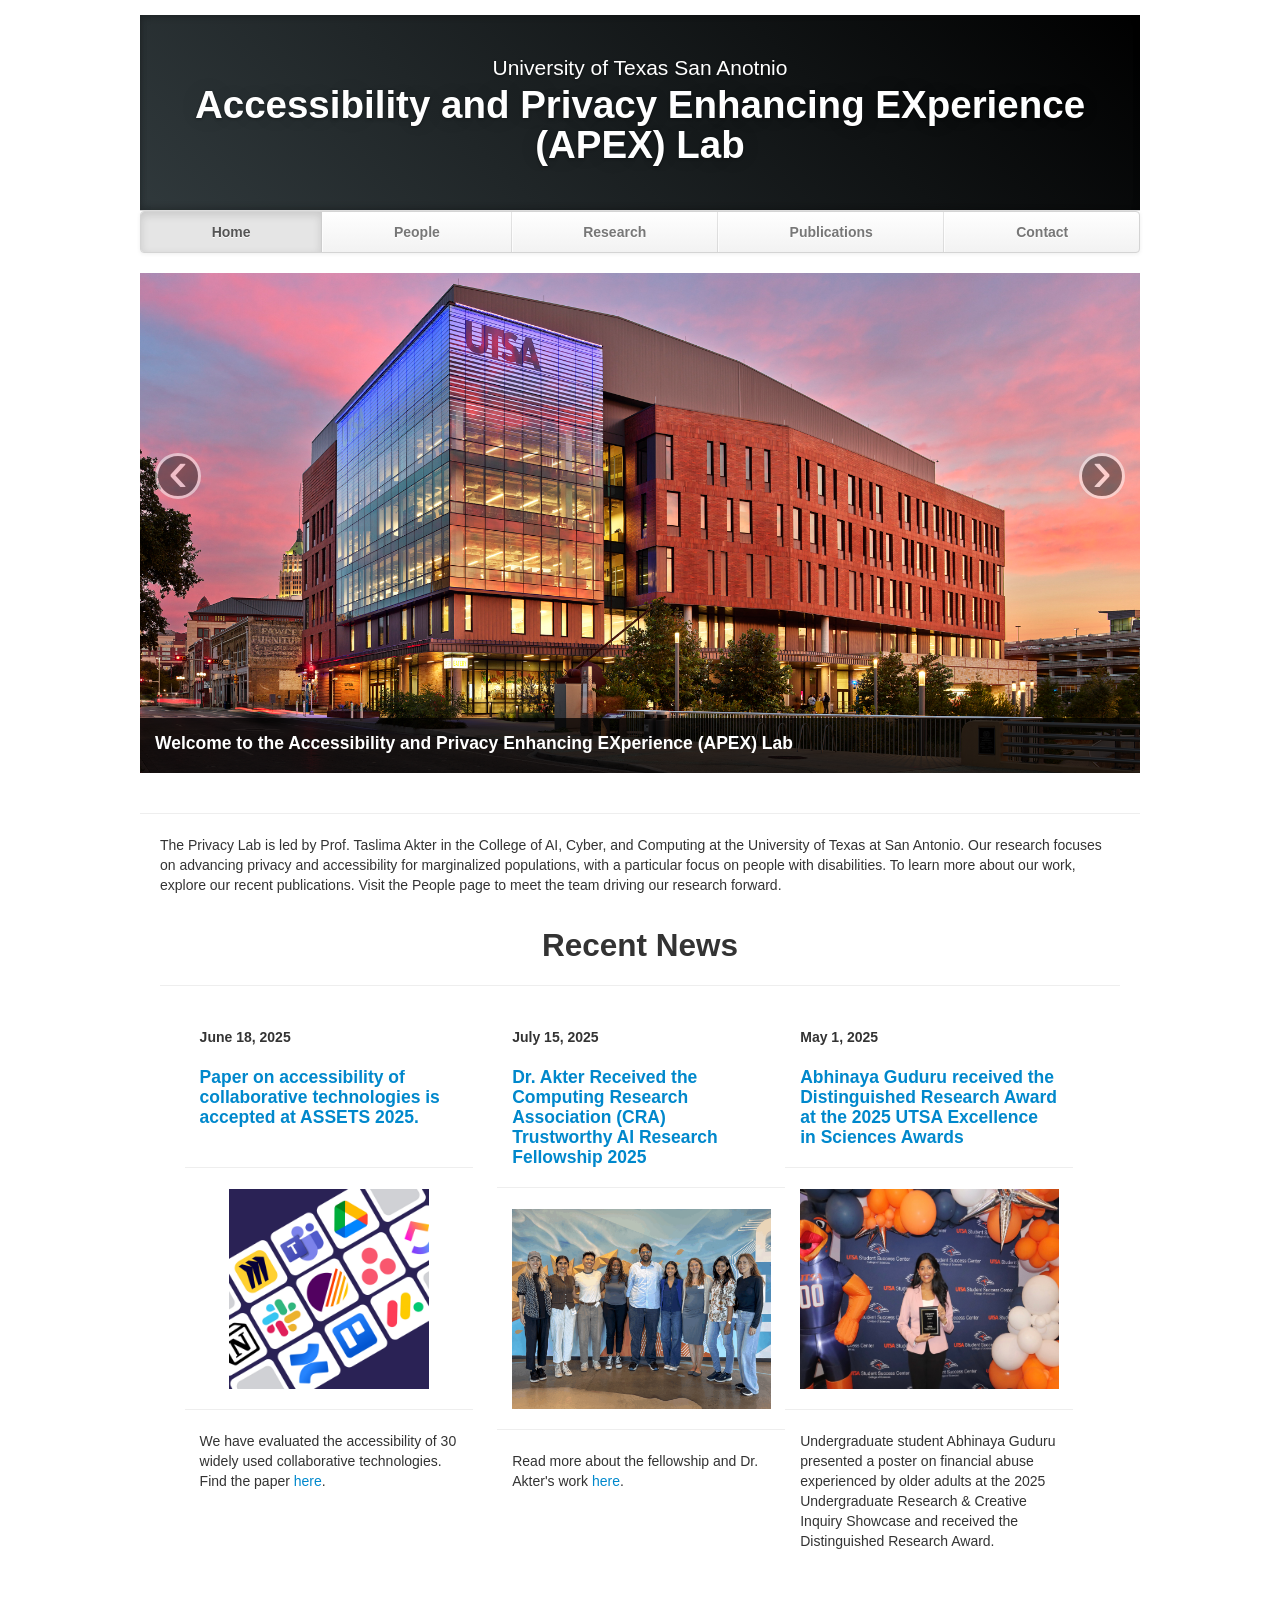
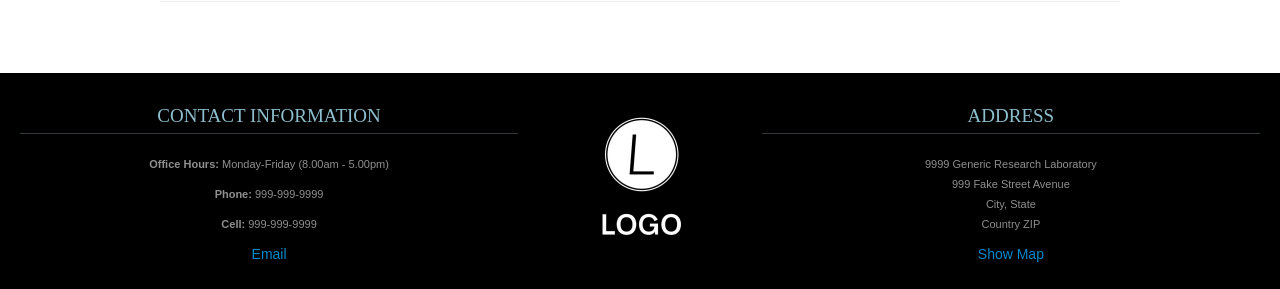
==== index.html @ c1e0d0e7 "Update index.html" ====
<!DOCTYPE html>
<html lang="en">
   <head>
      <meta charset="utf-8">
      <title>Accessibility and Privacy Enhancing EXperience (APEX) Lab</title>
      <meta name="viewport" content="width=device-width, initial-scale=1.0">
      <meta name="description" content="Research Lab, Home, Velit Aliquet Sagittis University">
      <meta name="author" content="">
      <!-- Le styles -->
      <link href="css/bootstrap.min.css" rel="stylesheet">
      <link href="css/bootstrap-responsive.min.css" rel="stylesheet">
      <link href="css/theme.css" rel="stylesheet">
   </head>
   <body>
      <div class="container">
         <header class="jumbotron subhead" id="overview">
            <p class="lead"> University of Texas San Anotnio </p>
            <h1>Accessibility and Privacy Enhancing EXperience (APEX) Lab</h1>
         </header>
         <div class="masthead">
            <div class="navbar">
               <div class="navbar-inner">
                  <div class="container">
                     <ul class="nav">
                        <li class="active"><a href="#">Home</a></li>
                        <li><a href="people.html">People</a></li>
                        <li><a href="research.html">Research</a></li>
                        <li><a href="publications.html">Publications</a></li>
                     <!--   <li><a href="gallery.html">Gallery</a></li>  -->
                     <!--   <li><a href="news.html">News</a></li>  -->
                    <!--    <li><a href="teaching.html">Teaching</a></li> -->
                        <li><a href="contact.html">Contact</a></li>
                     </ul>
                  </div>
               </div>
            </div>
         </div>
         <div class="row-fluid">
            <div class="span12">
               <div id="main-carousel" class="carousel slide">
                  <div class="carousel-inner">
                     <div class="item active">
                        <img src="images/sp1_campus.jpg" class="carousel-image" alt="">                      
                        <div class="carousel-caption">
                           <h4>Welcome to the Accessibility and Privacy Enhancing EXperience (APEX) Lab</h4>
                           <!-- -->
                           <p></p>
                        </div>
                     </div>
                     <div class="item">
                        <img src="images/sp1_campus.jpg" class="carousel-image" alt="">
                        <div class="carousel-caption">
                           <h4>Lab Photos</h4>
                           <p></p>
                        </div>
                     </div>
                     <div class="item">
                        <img src="images/sp1_campus.jpg" class="carousel-image" alt="">
                        <div class="carousel-caption">
                           <h4>Main Building Photo</h4>
                           <p></p>
                        </div>
                     </div>
                  </div>
                  <a class="left carousel-control" href="#main-carousel" data-slide="prev">‹</a>
                  <a class="right carousel-control" href="#main-carousel" data-slide="next">›</a>
               </div>
            </div>
         </div>
         <hr>
         <div class="container-fluid">
            <div class="row-fluid marketing">
               <div class="span12">
                  <p>
                     The Privacy Lab is led by Prof. Taslima Akter in the College of AI, Cyber, and Computing at the University of Texas at San Antonio.
                     Our research focuses on advancing privacy and accessibility for marginalized populations, with a particular focus on people with disabilities. To learn more about our work, explore our recent publications.
                     Visit the People page to meet the team driving our research forward.
                  </p>
                  <br/>
               </div>
               <div class="row-fluid">
                  <hr>
                  <h2 class="centered">Recent News</h2>
                  <hr>
               </div>
               <div class="span4 feature-item">
                  <h5> <span class="date"> June 18, 2025 </span> </h5>
                  <h4 class="feature-heading">
                     <a href="https://unsplash.com/photos/CPmrdbbpnXg">
                     Paper on accessibility of collaborative technologies is accepted at ASSETS 2025.
                     </a>
                     <br/>
                     <br/>
                  </h4>
                  <hr>
                  <div class="centered">
                     <a href="">
                     <img src="images/collaborative_tools.jpg" alt=""></a>
                  </div>
                  <hr>
                  <p>
                     We have evaluated the accessibility of 30 widely used collaborative technologies. 
                     Find the paper <a href="https://aktertaslima.github.io/files/pre_print_ASSETS2025.pdf">here</a>.
                  </p>
                  <br/>
                  <br/>
               </div>
               <div class="span4 feature-item">
                  <h5> <span class="date">July 15, 2025</span> </h5>
                  <h4 class="feature-heading">
                     <a href="https://cra.org/cra-and-microsoft-announce-inaugural-cohort-of-cra-trustworthy-ai-research-fellows/">
                     Dr. Akter Received the Computing Research Association (CRA) Trustworthy AI Research Fellowship 2025
                     </a>
                  </h4>
                  <hr>
                  <div class="centered">
                     <a href="https://cra.org/cra-and-microsoft-announce-inaugural-cohort-of-cra-trustworthy-ai-research-fellows/">
                     <img src="images/CRA_group_pic.png" alt="">
                     </a>
                  </div>
                  <hr>
                  <p>
                     Read more about the fellowship and Dr. Akter's work 
                     <a href="https://cra.org/cra-and-microsoft-announce-inaugural-cohort-of-cra-trustworthy-ai-research-fellows/">here</a>. 
                  </p>
                  <br/>
               </div>
               <div class="row-fluid">
                  <div class="span4 feature-item">
                     <h5> <span class="date">May 1, 2025</span> </h5>
                     <h4 class="feature-heading">
                        <a href="">
                        Abhinaya Guduru received the Distinguished Research Award at the 2025 UTSA Excellence in Sciences Awards
                       
                        </a>
                     </h4>
                     <hr>
                     <div class="centered">
                        <a href="images/abhinaya_award.jpg">
                        <img src="images/abhinaya_award.jpg" alt=""></a>
                     </div>
                     <hr>
                     <p> 
                      Undergraduate student Abhinaya Guduru presented a poster on financial abuse experienced by older adults at the 2025 Undergraduate Research & Creative Inquiry Showcase and received the Distinguished Research Award.
                  
                     </p>
                     <br/>					
                  </div>
               </div>
               <hr>
            </div>
         <!--   <div class="row-fluid">
               <div class="span4 feature-item">
                  <h4 class="feature-heading"><a href="https://unsplash.com/photos/QvbLjB9pHLM">Lorem ipsum dolor sit amet, consectetur adipiscing elit. Ut sit amet ultrices velit habitasse platea</a></h4>
                  <hr>
                  <div class="centered">
                     <a href="https://unsplash.com/photos/QvbLjB9pHLM"><img src="thumbs/ivanov-crop.JPG" alt=""></a>
                  </div>
                  <hr>
                  <p>Aecenas consectetur vestibulum orci ut vulputate. Aenean cursus finibus pulvinar <a href="https://unsplash.com/photos/QvbLjB9pHLM">here</a>. </p>
                  <br/>
               </div>
               <div class="span4 feature-item">
                  <h4 class="feature-heading"><a href="https://unsplash.com/photos/lQGJCMY5qcM">Maecenas placerat ullamcorper eros a vehicula. Duis mollis tortor ut elit elementum</a></h4>
                  <hr>
                  <div class="centered">
                     <a href="https://unsplash.com/photos/lQGJCMY5qcM"><img src="thumbs/beaker-crop.JPG" alt=""></a>
                  </div>
                  <hr>
                  <p>Read the paper <a href="https://unsplash.com/photos/lQGJCMY5qcM">here</a> </p>
               </div>
               <div class="span4 feature-item">
                  <h4 class="feature-heading"><a href="https://unsplash.com/photos/QCbZ4ASLhM8">Fusce tempor placerat felis, et placerat sapien lacinia sit amet<br/><br/><br/></a></h4>
                  <hr>
                  <div class="centered">
                     <a href="https://unsplash.com/photos/QCbZ4ASLhM8"><img src="thumbs/sato-chart.JPG" alt=""></a>
                  </div>
                  <hr>
                  <p> Aenean posuere, nulla ut placerat fringilla, dolor dolor pellentesque metus. Read the paper <a href="https://unsplash.com/photos/QCbZ4ASLhM8">here</a>.</p>
                  <br/>
                  <br/>
                  <br/> 
               </div>
            </div>-->
         </div>
      </div>
      <footer id="footer">
         <div class="container-fluid">
            <div class="row-fluid">
               <div class="span5">
                  <h3>Contact Information</h3>
                  <p><b>Office Hours: </b>Monday-Friday (8.00am - 5.00pm)</p>
                  <p><b>Phone: </b>999-999-9999</p>
                  <p><b>Cell: </b>999-999-9999</p>
                  <a href="mailto:your.email@uni.edu">Email</a>
               </div>
               <div class="span2">
                  <a href="https://mybrandnewlogo.com/"><img src = "thumbs/generic-logo.JPG" alt="research-lab-logo"/></a>
               </div>
               <div class="span5">
                  <h3>Address</h3>
                  <p>9999 Generic Research Laboratory<br>
                     999 Fake Street Avenue<br>
                     City, State<br>
                     Country ZIP
                  </p>
                  <a href="http://maps.google.com/">Show Map</a>
               </div>
            </div>
         </div>
      </footer>

      <!-- Javascript files -->
      <script src="js/jquery-1.9.1.min.js"></script>
      <script src="js/bootstrap.min.js"></script>
      <script> $('#main-carousel').carousel(); </script>
   </body>
</html>
---- css/theme.css ----
body {
	padding-top: 15px;
	padding-bottom: 0px;
}


/* Custom container */

.container {
	margin: 0 auto;
	max-width: 1000px;
}

.container>hr {
	margin: 20px 0
}


/* Customize the navbar links to be fill the entire space of the .navbar */

.navbar .navbar-inner {
	padding: 0
}

.navbar .nav {
	margin: 0;
	display: table;
	width: 100%;
}

.navbar .nav li {
	display: table-cell;
	width: 1%;
	float: none;
}

.navbar .nav li a {
	font-weight: bold;
	text-align: center;
	border-left: 1px solid rgba(255, 255, 255, .75);
	border-right: 1px solid rgba(0, 0, 0, .1);
}

.navbar .nav li:first-child a {
	border-left: 0;
	border-radius: 3px 0 0 3px;
}

.navbar .nav li:last-child a {
	border-right: 0;
	border-radius: 0 3px 3px 0;
}

body>.navbar {
	font-size: 13px
}


/* Change the docs' brand */

body>.navbar .brand {
	padding-right: 0;
	padding-left: 0;
	margin-left: 20px;
	float: right;
	font-weight: bold;
	color: #000;
	text-shadow: 0 1px 0 rgba(255, 255, 255, .1), 0 0 30px rgba(255, 255, 255, .125);
	-webkit-transition: all .2s linear;
	-moz-transition: all .2s linear;
	transition: all .2s linear;
}

body>.navbar .brand:hover {
	text-decoration: none;
	text-shadow: 0 1px 0 rgba(255, 255, 255, .1), 0 0 30px rgba(255, 255, 255, .4);
}


/* Sidenav for Docs
         -------------------------------------------------- */

@media screen and (max-width: 768px) {
	.bs-docs-sidenav {
		display: none !important;
	}
}

.bs-docs-sidenav {
	width: 228px;
	margin: 30px 0 0;
	padding: 0;
	background-color: #fff;
	-webkit-border-radius: 6px;
	-moz-border-radius: 6px;
	border-radius: 6px;
	-webkit-box-shadow: 0 1px 4px rgba(0, 0, 0, .065);
	-moz-box-shadow: 0 1px 4px rgba(0, 0, 0, .065);
	box-shadow: 0 1px 4px rgba(0, 0, 0, .065);
}

.bs-docs-sidenav>li>a {
	display: block;
	width: 200px;
	margin: 0 0 -1px;
	padding: 8px 14px;
	border: 1px solid #e5e5e5;
}

.bs-docs-sidenav>li>a.subhead {
	display: block;
	width: 168px;
	margin: 0 0 -1px;
	padding: 8px 30px;
	border: 1px solid #e5e5e5;
	font-size: 12px;
}

.bs-docs-sidenav>li:first-child>a {
	-webkit-border-radius: 6px 6px 0 0;
	-moz-border-radius: 6px 6px 0 0;
	border-radius: 6px 6px 0 0;
}

.bs-docs-sidenav>li:last-child>a {
	-webkit-border-radius: 0 0 6px 6px;
	-moz-border-radius: 0 0 6px 6px;
	border-radius: 0 0 6px 6px;
}

.bs-docs-sidenav>.active>a {
	position: relative;
	z-index: 2;
	padding: 9px 15px;
	border: 0;
	text-shadow: 0 1px 0 rgba(0, 0, 0, .15);
	-webkit-box-shadow: inset 1px 0 0 rgba(0, 0, 0, .1), inset -1px 0 0 rgba(0, 0, 0, .1);
	-moz-box-shadow: inset 1px 0 0 rgba(0, 0, 0, .1), inset -1px 0 0 rgba(0, 0, 0, .1);
	box-shadow: inset 1px 0 0 rgba(0, 0, 0, .1), inset -1px 0 0 rgba(0, 0, 0, .1);
}

.bs-docs-sidenav>li>a:hover {
	background-color: #f5f5f5
}

.bs-docs-sidenav a:hover .icon-chevron-right {
	opacity: .5
}

.bs-docs-sidenav.affix {
	top: 10px
}

.bs-docs-sidenav.affix-bottom {
	position: absolute;
	top: auto;
	bottom: 270px;
}


/* Responsive
         -------------------------------------------------- */

.affix {
	top: 0px
}

#media {
	margin-top: 70px
}

#media .header {
	margin-left: 0;
	margin-bottom: 56px;
	margin-top: 30px;
}

#media .post_row {
	margin-left: 0;
	margin-bottom: 40px;
}

#media .lastpost_row {
	margin-bottom: 0
}

#media .post_row .post {
	background: #fff;
	/*margin-left: 0;;
    margin-right: 20px;*/
	border-radius: 4px;
	box-shadow: 1px 1px 2px 0px #E0E0E0;
	width: 487px;
	height: 616px;
}

#media .post_row .last {
	margin-right: 0
}

#media .post_row .post .img {
	position: relative;
	text-align: center;
}

#media .post_row .post .img .date {
	background: #E8554E;
	position: absolute;
	padding: 2px 5px;
	top: 0;
	left: 11px;
}

#media .post_row .post .img .date p {
	color: #fff;
	font-size: 14px;
	font-weight: bold;
	font-style: italic;
	margin: 0;
}

#media .post_row .post .img img {
	height: 275px;
	width: 410px;
}

#media .post_row .post .text {
	margin: 18px auto 0;
	width: 83%;
}

#media .post_row .post .text h5 {
	margin: 0 0 8px 0;
	font-size: 20px;
	line-height: 23px;
}

#media .post_row .post .text h5 a {
	color: #333
}

#media .post_row .post .text span.date {
	color: #9F9F9F;
	display: block;
	margin-bottom: 12px;
	font-style: italic;
	font-size: 13px;
}

#media .post_row .post .text p {
	margin: 0;
	line-height: 21px;
	font-size: 14px;
}

#media .post_row .post .author_box {
	margin: 12px auto 20px;
	border-top: 1px solid #EDEDED;
	overflow: hidden;
	text-align: left;
	width: 85%;
	padding-top: 12px;
}

#media .post_row .post .author_box h6 {
	margin: 0 0 3px 0;
	font-size: 13px;
	line-height: 15px;
	font-style: italic;
	font-weight: normal;
	color: #B2B2B2;
}

#media .post_row .post .author_box p {
	color: #B2B2B2;
	font-style: italic;
	font-size: 13px;
	line-height: 14px;
	margin: 0;
}

#media .post_row .post .author_box img {
	float: right
}

#media .post_row .post a.plus_wrapper {
	width: 99%;
	text-align: center;
	background: #fff;
	display: none;
	border-radius: 0px 0px 4px 4px;
	padding: 6px 0px 2px;
	margin: 0 auto 1px;
}

#media .post_row .post a.plus_wrapper span {
	color: #1189D9;
	font-size: 30px;
	font-weight: bold;
}

#media .post_row .post:hover a.plus_wrapper {
	display: block
}

#media .post_row .post:hover {
	box-shadow: 0px 1px 5px 1px rgb(216, 216, 216)
}

#media .post_row .post:hover .text h5 a {
	color: #1189D9
}

.map .box_wrapp {
	position: absolute;
	margin: 15px auto;
	box-shadow: 0 0 7px 0 rgba(26, 26, 26, 0.4);
	padding: 30px 0 30px;
	background: white;
	border-radius: 4px;
	margin-top: 25px;
}

.map .box_wrapp .box_cont {
	margin: 30px auto;
	width: 76%;
}

.section-header {
	text-align: center;
	margin-bottom: 35px;
}

.section-header h1,
.title-text {
	font-weight: bold;
	font-size: 30px;
	margin: 12.5px 0;
	font-weight: 100;
	margin-bottom: 25px;
	line-height: 55px;
}

.feature-item:hover {
	box-shadow: 0px 1px 5px 1px rgb(216, 216, 216)
}

.feature-item img {
	margin-left: 15px;
	margin-right: 15px;
	max-width: 90%;
	height: 200px;
}

.feature-item h5 {
	margin-left: 15px;
	margin-right: 15px;
	margin-top: 20px;
	margin-bottom: 20px;
}

.feature-item p {
	margin-left: 15px;
	margin-right: 15px;
}

.feature-heading {
	margin-top: 20px;
	margin-bottom: 20px;
	margin-left: 15px;
	margin-right: 15px;
}

.feature-heading a:hover {
	text-decoration: none;
}

.feature-button {
	font-size: 16px;
	background-image: none;
	box-shadow: none;
	margin-bottom: 10px;
}

.centered {
	text-align: center;
}

.subhead {
	text-align: left;
	border-bottom: 1px solid #ddd;
}

.jumbotron {
	position: relative;
	padding: 45px 0px 35px 0px;
	color: #fff;
	text-align: center;
	text-shadow: 0 1px 3px rgba(0, 0, 0, .4), 0 0 30px rgba(0, 0, 0, .075);
	background: #30393C;
	background: -moz-linear-gradient(45deg, #30393C 0%, #000000 100%);
	background: -webkit-gradient(linear, left bottom, right top, color-stop(0%, #30393C), color-stop(100%, #30393C));
	background: -webkit-linear-gradient(45deg, #30393C 0%, #000000 100%);
	background: -o-linear-gradient(45deg, #30393C 0%, #000000 100%);
	background: -ms-linear-gradient(45deg, #30393C 0%, #000000 100%);
	background: linear-gradient(45deg, #30393C 0%, #000000 100%) repeat;
	-webkit-box-shadow: inset 0 3px 7px rgba(0, 0, 0, .2), inset 0 -3px 7px rgba(0, 0, 0, .2);
	-moz-box-shadow: inset 0 3px 7px rgba(0, 0, 0, .2), inset 0 -3px 7px rgba(0, 0, 0, .2);
	box-shadow: inset 0 3px 7px rgba(0, 0, 0, .2), inset 0 -3px 7px rgba(0, 0, 0, .2);
}

.jumbotron:after {
	content: '';
	display: block;
	position: absolute;
	top: 0;
	right: 0;
	bottom: 0;
	left: 0;
	opacity: .4;
}

.lead {
	margin-bottom: 0px;
	font-size: 21px;
	font-weight: 200;
	line-height: 15px;
}

img.float-left {
	float: left;
	margin-top: 9px;
	margin-left: 0px;
	margin-right: 30px;
	margin-bottom: 12px;
}

img.float-right {
	float: right;
	margin-top: 9px;
	margin-right: 0px;
	margin-bottom: 12px;
	margin-left: 30px;
}

img.publications-thumb {
	width: 142px;
	height: 188px;
}

.caption {
	margin: 10px;
}

.responsive-video {
	position: relative;
	padding-bottom: 56.25%;
	padding-top: 60px;
	overflow: hidden;
}

.responsive-video iframe,
.responsive-video object,
.responsive-video embed {
	position: absolute;
	top: 0;
	left: 0;
	width: 93.5%;
	height: 93.5%;
}

.video-caption {
	margin: 10px;
}

.accordion {
	margin-bottom: 20px;
	margin-right: 40px;
}

.thumbnail>img.sponsor {
	width: 212px;
	height: 150px;
}

img.carousel-image {
	width: 100%;
}

li.publication {
	margin-bottom: 20px;
}

.page-header h3 a:hover {
	text-decoration: none;
}

iframe.map-frame {
	border: none;
	overflow: hidden;
	margin-top: 10px;
	margin-bottom: 10px;
	margin-left: 0px;
	margin-right: 0px;
	height: 550px;
	width: 100%;
}

ul.sponsors {
	margin-top: 40px;
	margin-bottom: 40px;
}

#footer {
	z-index: 10;
	margin-top: 50px;
	margin-bottom: 0px;
	padding-bottom: 25px;
	border-top-width: 8px;
	border-top-style: solid;
	border-top-color: #2F2F2F;
	background-color: #000000;
	border: 0;
	font-size: 100%;
	font: inherit;
	vertical-align: baseline;
	text-align: center;
}

#footer h3 {
	font-size: 19px;
	text-transform: uppercase;
	font-family: BebasNeueRegular;
	color: #8DBECE;
	border-bottom-width: 1px;
	border-bottom-style: solid;
	border-bottom-color: #30393C;
	line-height: 35px;
	margin-bottom: 20px;
	margin-top: 25px;
	font-weight: normal;
}

#footer a img {
	margin-top: 40px;
}

#footer p,
#footer address {
	color: #8F8F8F;
	font-size: 11px;
}
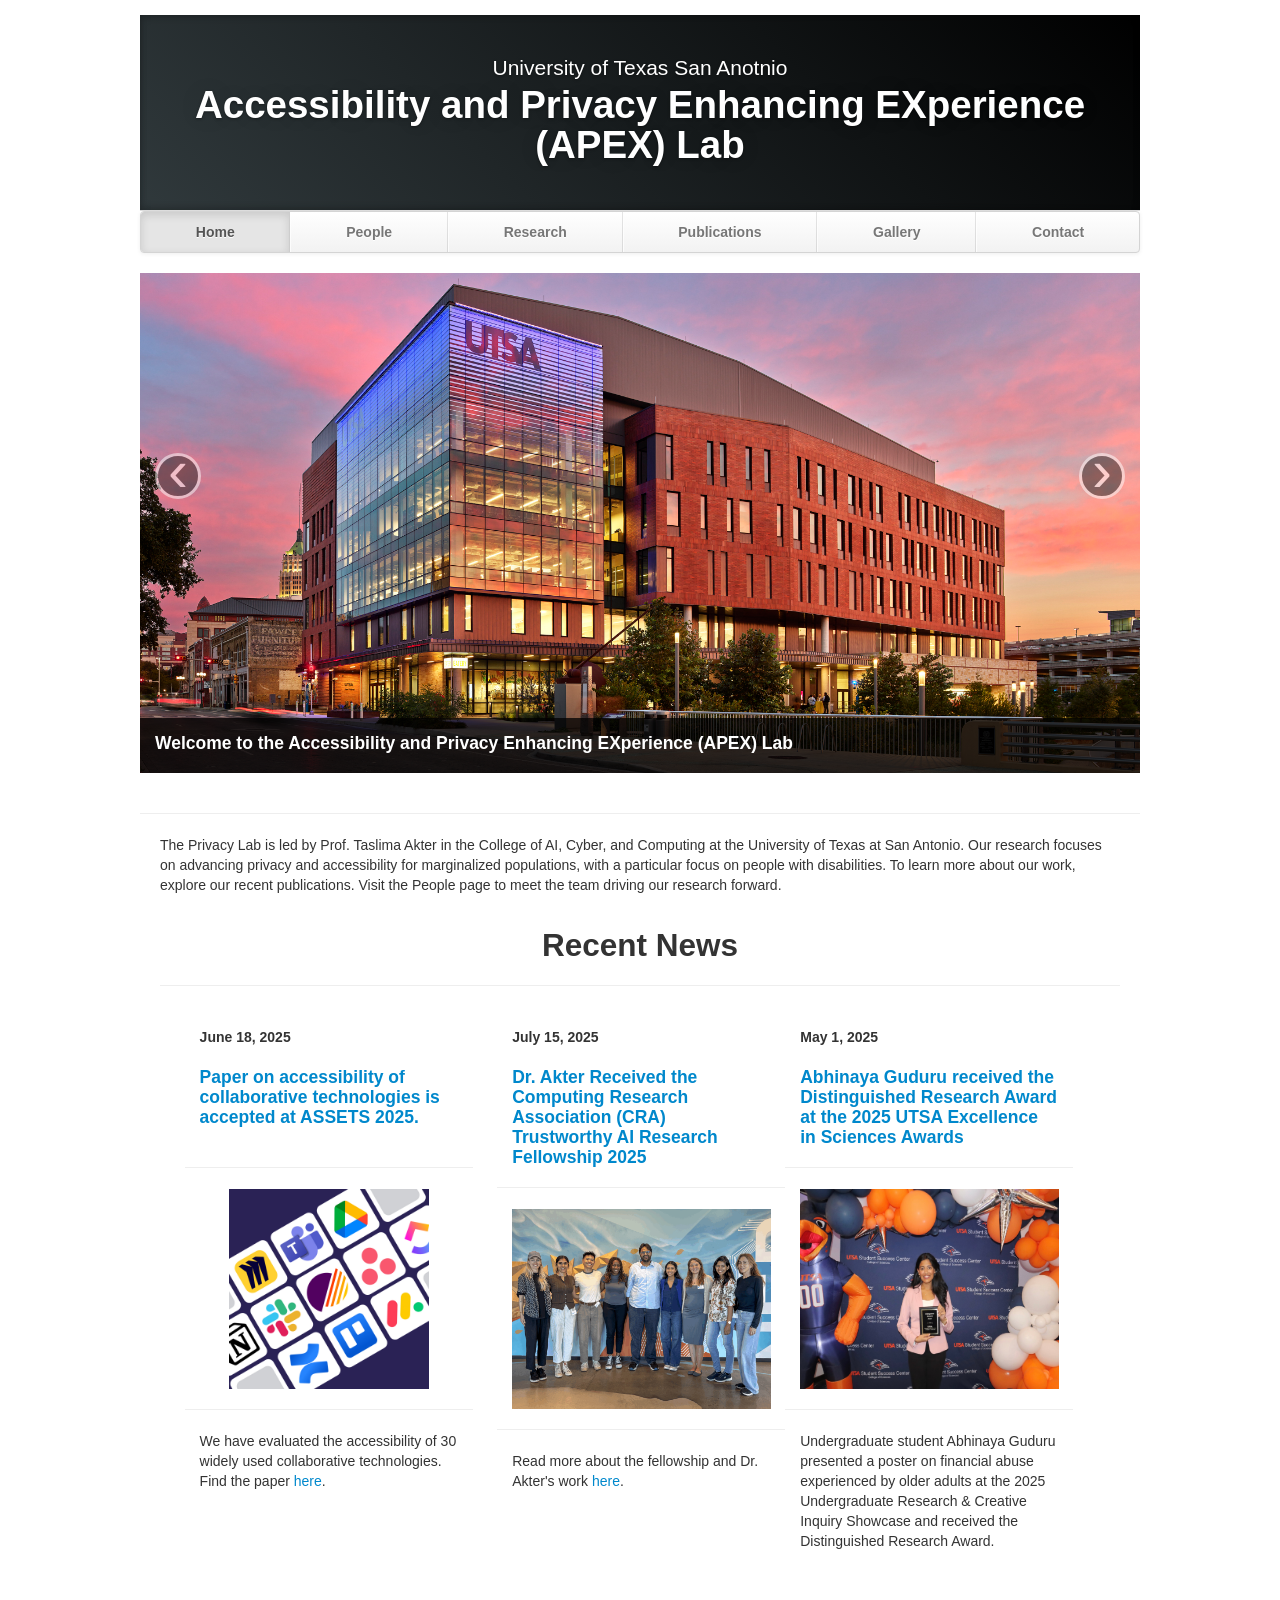
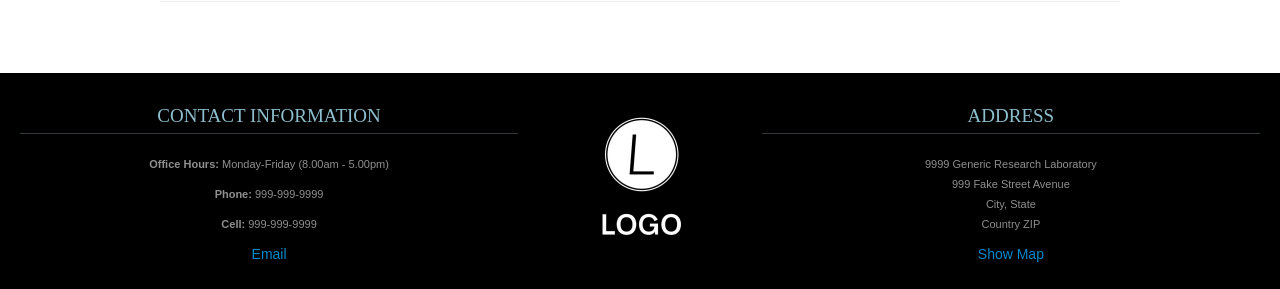
==== commit 72d83fd5: "Update index.html" ====
--- a/index.html
+++ b/index.html
@@ -4,7 +4,7 @@
       <meta charset="utf-8">
       <title>Accessibility and Privacy Enhancing EXperience (APEX) Lab</title>
       <meta name="viewport" content="width=device-width, initial-scale=1.0">
-      <meta name="description" content="Research Lab, Home, Velit Aliquet Sagittis University">
+      <meta name="description" content="Apex Lab, University of Texas San Antonio">
       <meta name="author" content="">
       <!-- Le styles -->
       <link href="css/bootstrap.min.css" rel="stylesheet">
@@ -26,7 +26,7 @@
                         <li><a href="people.html">People</a></li>
                         <li><a href="research.html">Research</a></li>
                         <li><a href="publications.html">Publications</a></li>
-                     <!--   <li><a href="gallery.html">Gallery</a></li>  -->
+                       <li><a href="gallery.html">Gallery</a></li>  
                      <!--   <li><a href="news.html">News</a></li>  -->
                     <!--    <li><a href="teaching.html">Teaching</a></li> -->
                         <li><a href="contact.html">Contact</a></li>
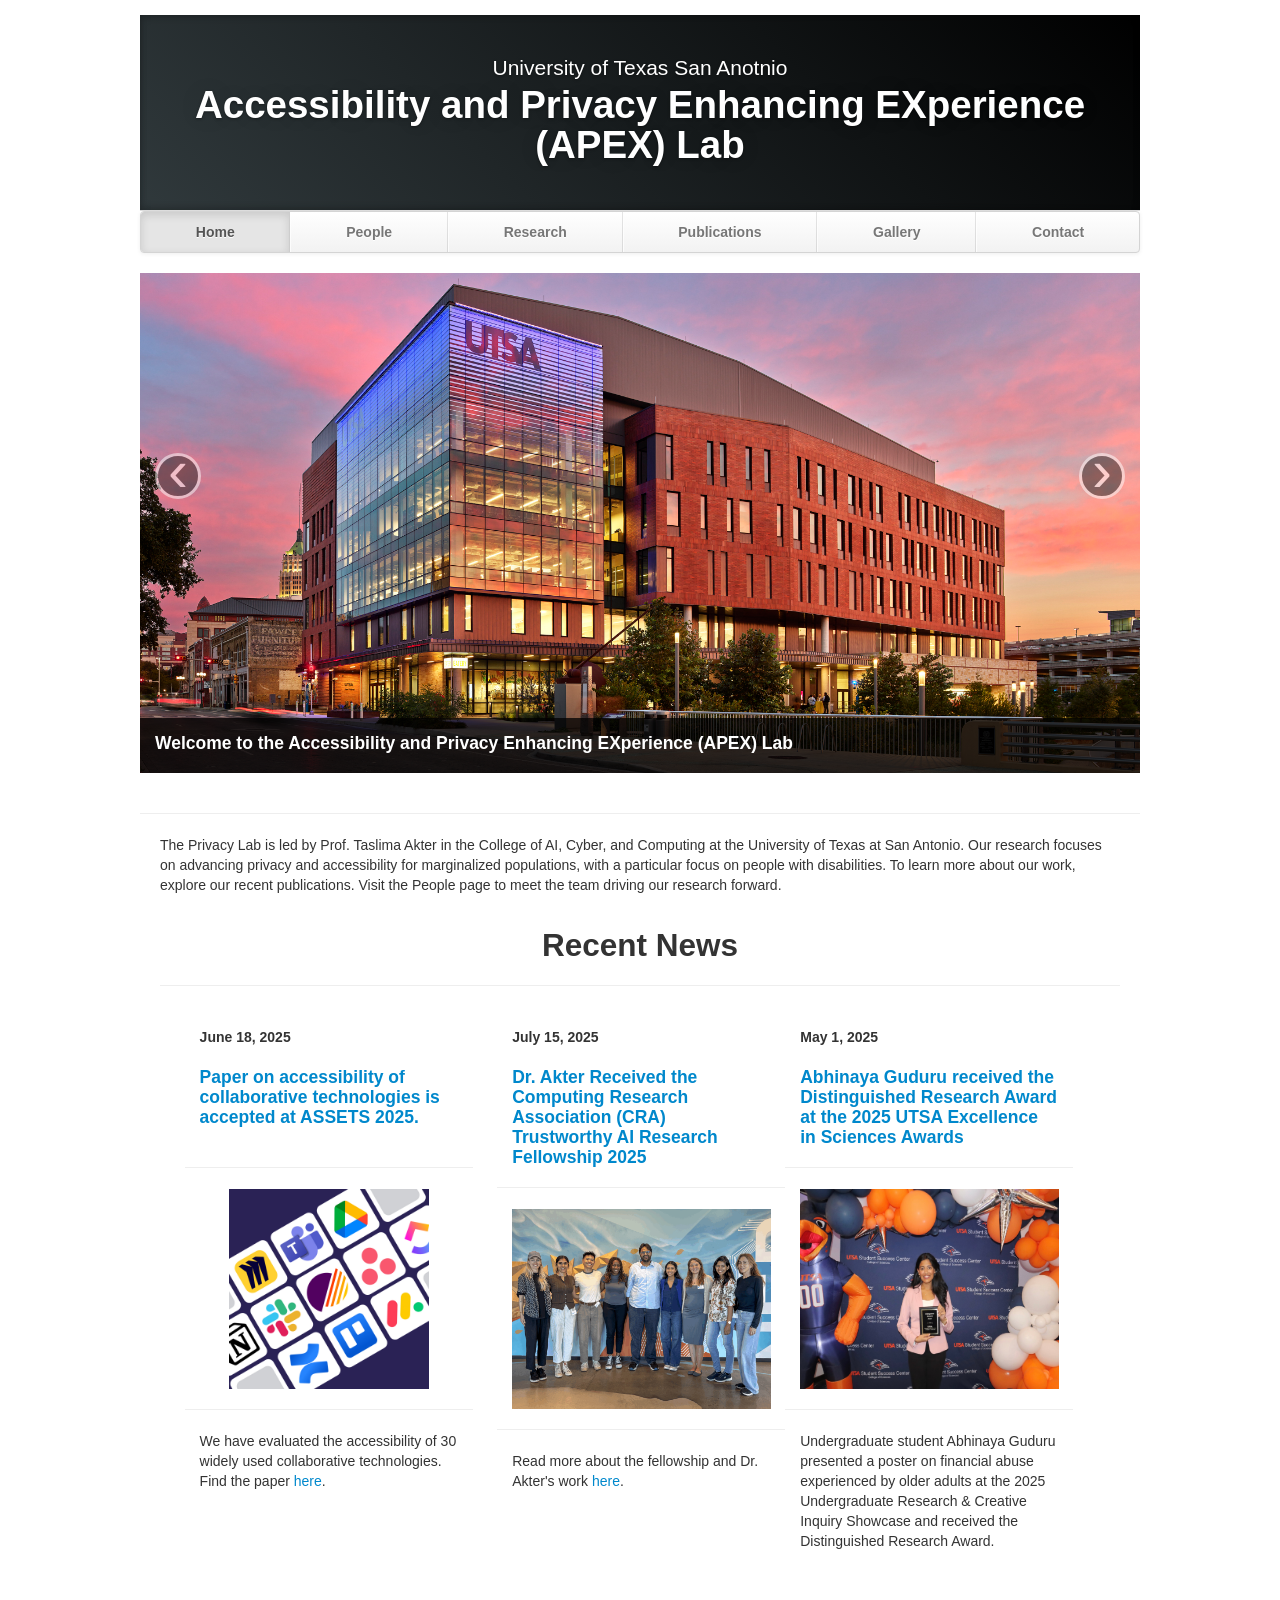
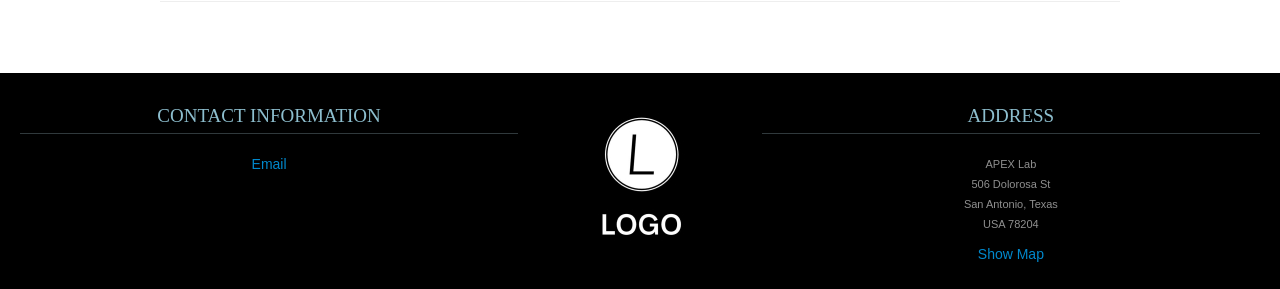
==== commit 1dc58d73: "Update index.html" ====
--- a/index.html
+++ b/index.html
@@ -189,22 +189,19 @@
             <div class="row-fluid">
                <div class="span5">
                   <h3>Contact Information</h3>
-                  <p><b>Office Hours: </b>Monday-Friday (8.00am - 5.00pm)</p>
-                  <p><b>Phone: </b>999-999-9999</p>
-                  <p><b>Cell: </b>999-999-9999</p>
-                  <a href="mailto:your.email@uni.edu">Email</a>
+                  <a href="mailto:taslima.akter@utsa.edu">Email</a>
                </div>
                <div class="span2">
                   <a href="https://mybrandnewlogo.com/"><img src = "thumbs/generic-logo.JPG" alt="research-lab-logo"/></a>
                </div>
                <div class="span5">
                   <h3>Address</h3>
-                  <p>9999 Generic Research Laboratory<br>
-                     999 Fake Street Avenue<br>
-                     City, State<br>
-                     Country ZIP
-                  </p>
-                  <a href="http://maps.google.com/">Show Map</a>
+                  <p>APEX Lab<br>
+                     506 Dolorosa St<br>
+                     San Antonio, Texas<br>
+                     USA 78204
+                  </p>
+                  <a href="https://maps.app.goo.gl/StTmXfGu2sQjGXqVA">Show Map</a>
                </div>
             </div>
          </div>
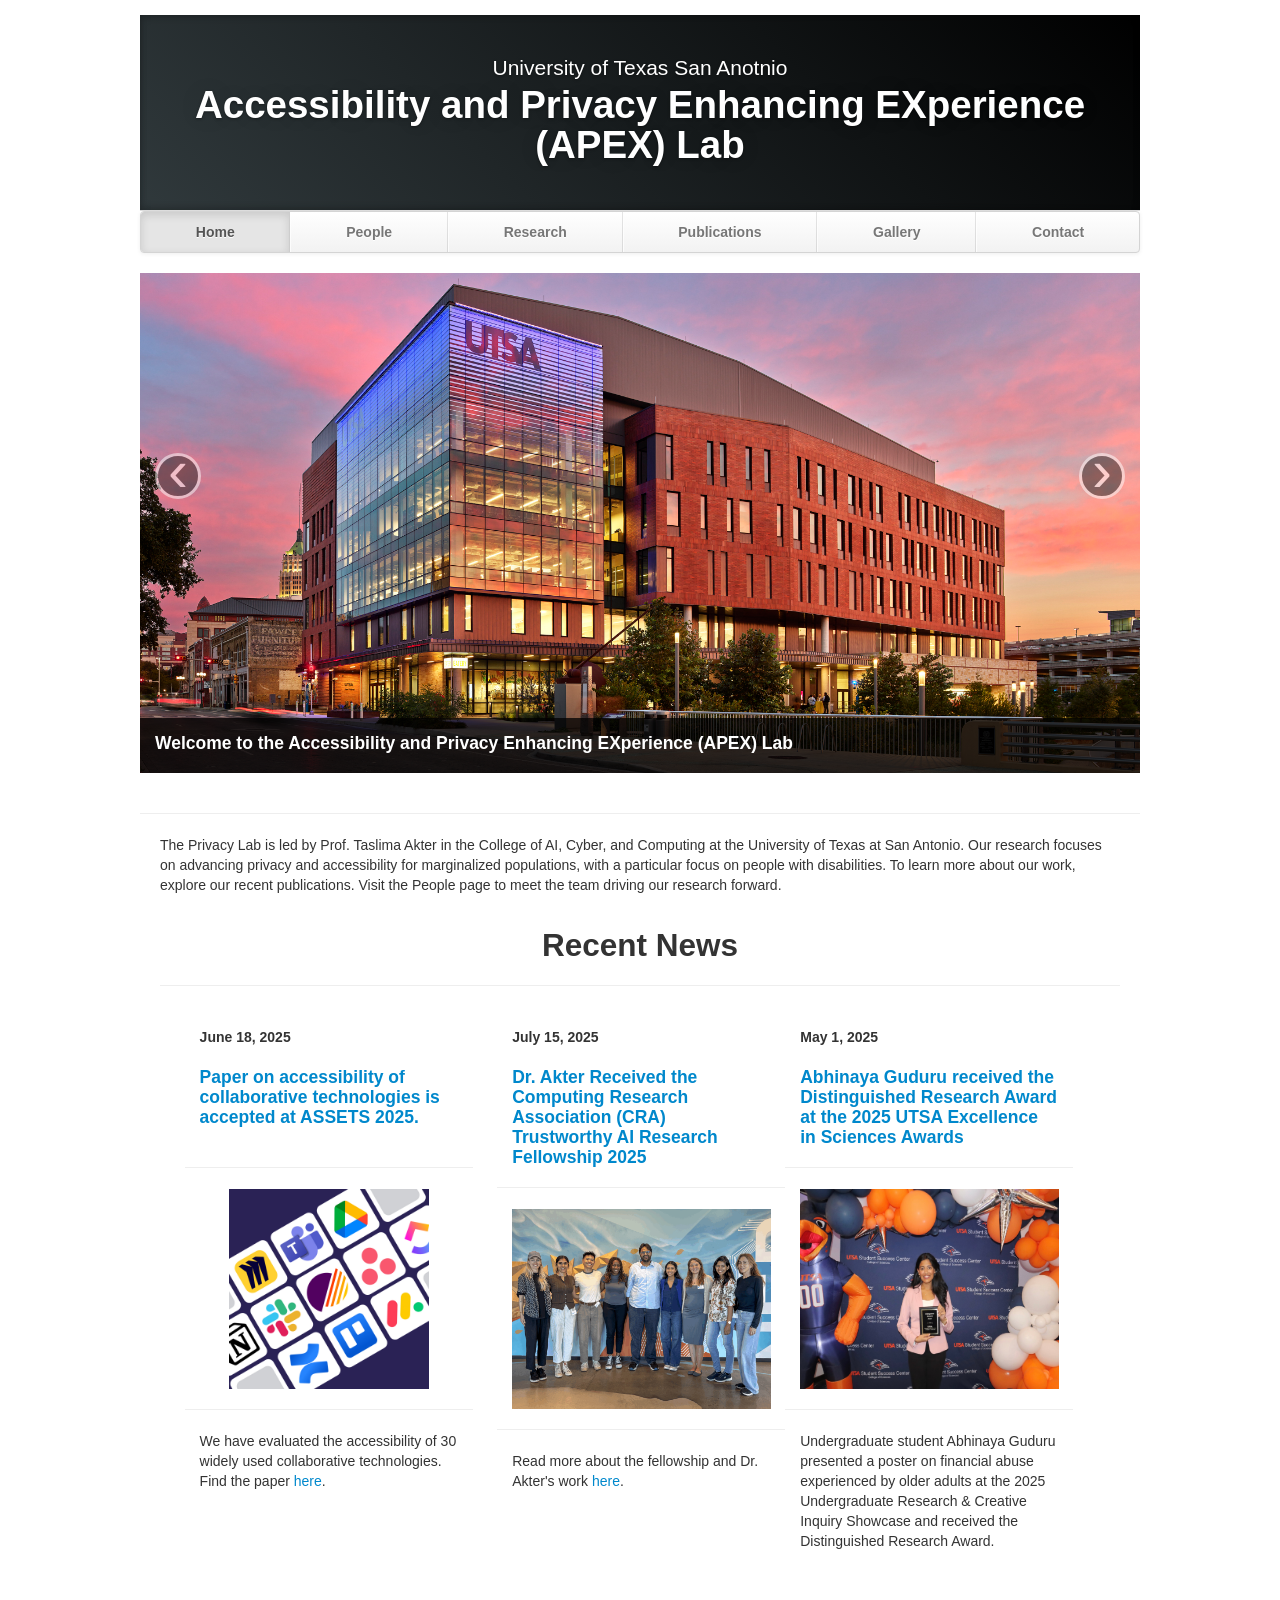
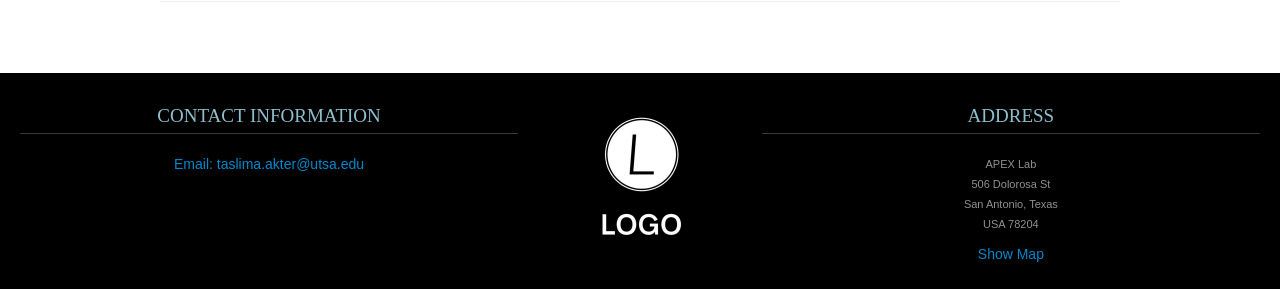
==== commit 91e3acff: "Update index.html" ====
--- a/index.html
+++ b/index.html
@@ -189,7 +189,7 @@
             <div class="row-fluid">
                <div class="span5">
                   <h3>Contact Information</h3>
-                  <a href="mailto:taslima.akter@utsa.edu">Email</a>
+                  <a href="mailto:taslima.akter@utsa.edu">Email: taslima.akter@utsa.edu</a>
                </div>
                <div class="span2">
                   <a href="https://mybrandnewlogo.com/"><img src = "thumbs/generic-logo.JPG" alt="research-lab-logo"/></a>
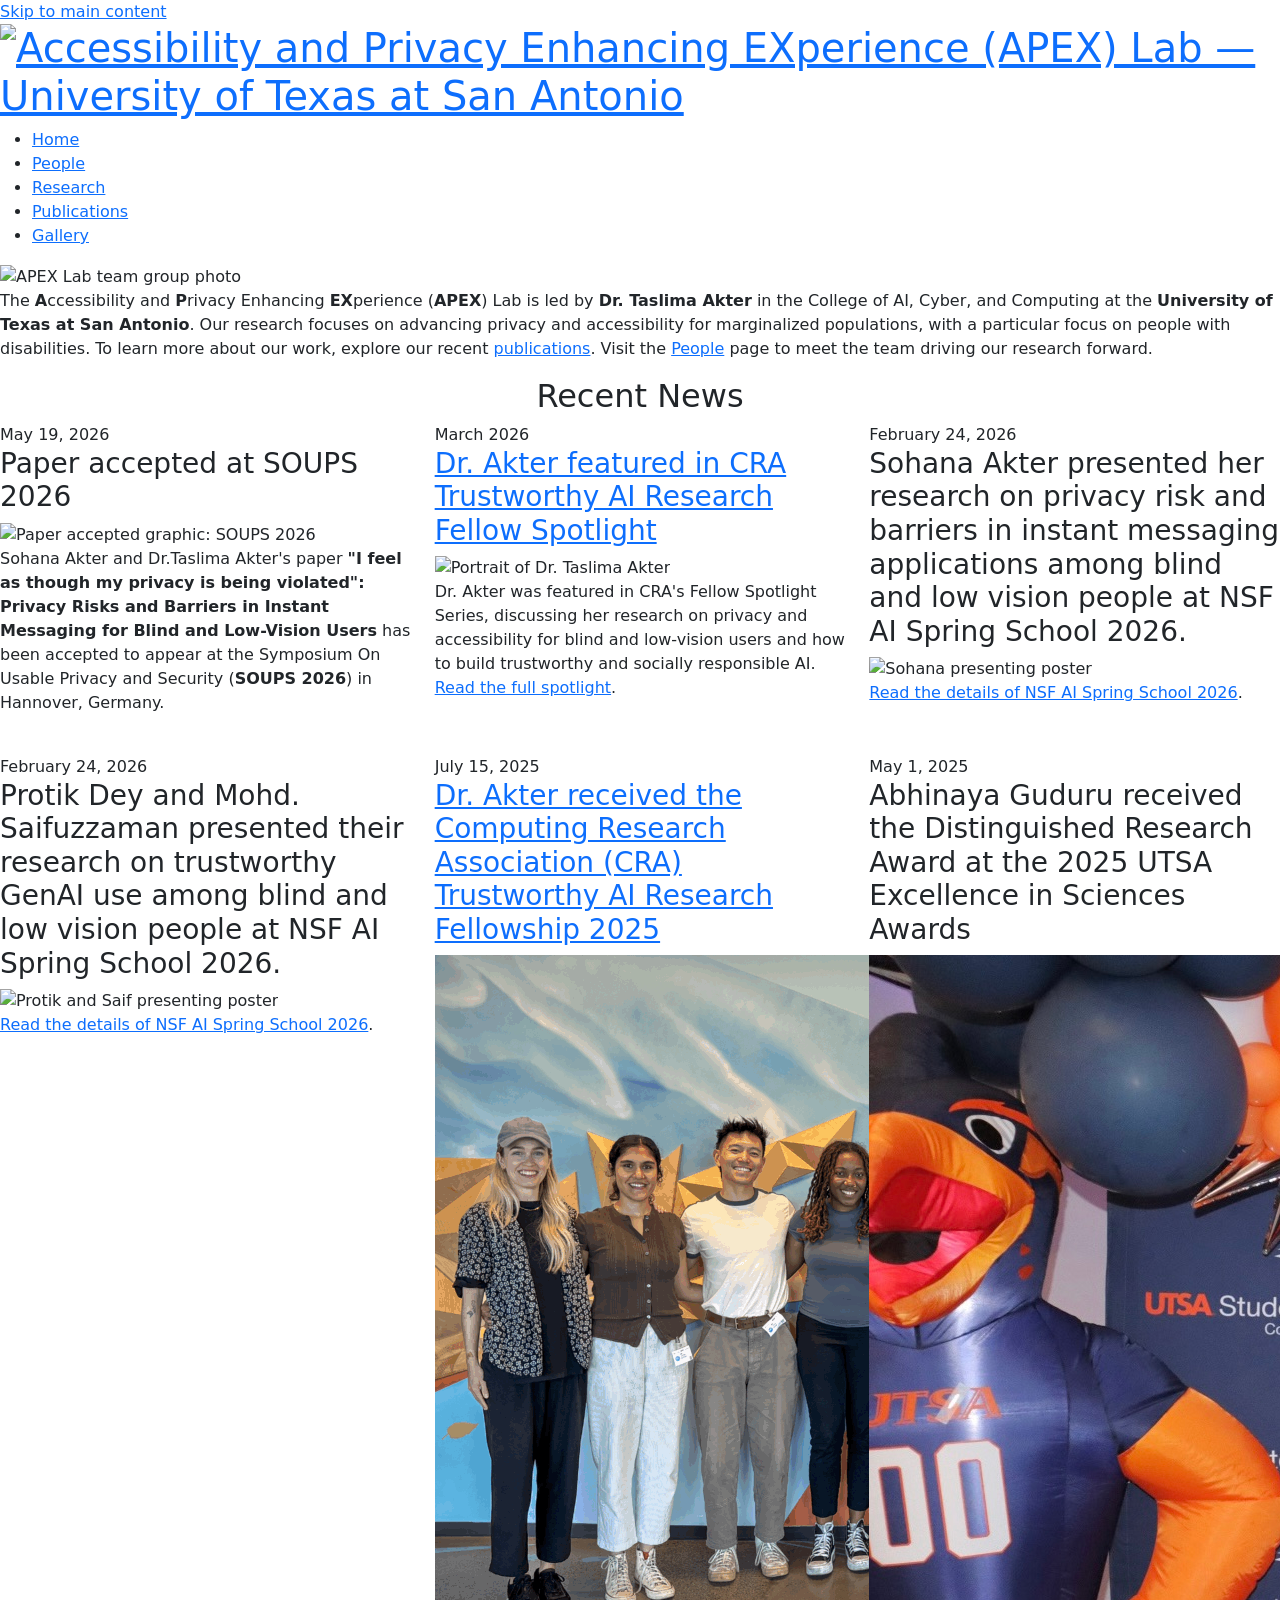
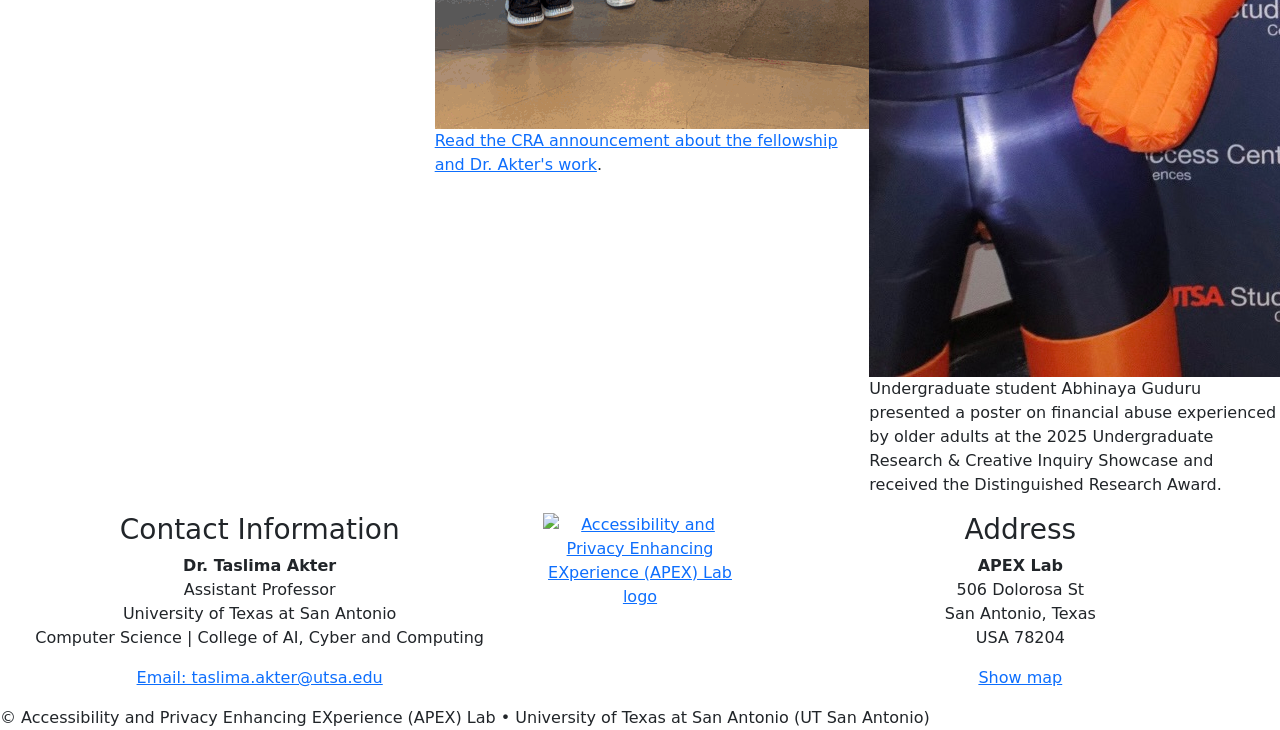
==== commit bb8b5851: "Update index.html" ====
--- a/index.html
+++ b/index.html
@@ -1,215 +1,247 @@
 <!DOCTYPE html>
 <html lang="en">
-   <head>
-      <meta charset="utf-8">
-      <title>Accessibility and Privacy Enhancing EXperience (APEX) Lab</title>
-      <meta name="viewport" content="width=device-width, initial-scale=1.0">
-      <meta name="description" content="Apex Lab, University of Texas San Antonio">
-      <meta name="author" content="">
-      <!-- Le styles -->
-      <link href="css/bootstrap.min.css" rel="stylesheet">
-      <link href="css/bootstrap-responsive.min.css" rel="stylesheet">
-      <link href="css/theme.css" rel="stylesheet">
-   </head>
-   <body>
-      <div class="container">
-         <header class="jumbotron subhead" id="overview">
-            <p class="lead"> University of Texas San Anotnio </p>
-            <h1>Accessibility and Privacy Enhancing EXperience (APEX) Lab</h1>
-         </header>
-         <div class="masthead">
-            <div class="navbar">
-               <div class="navbar-inner">
-                  <div class="container">
-                     <ul class="nav">
-                        <li class="active"><a href="#">Home</a></li>
-                        <li><a href="people.html">People</a></li>
-                        <li><a href="research.html">Research</a></li>
-                        <li><a href="publications.html">Publications</a></li>
-                       <li><a href="gallery.html">Gallery</a></li>  
-                     <!--   <li><a href="news.html">News</a></li>  -->
-                    <!--    <li><a href="teaching.html">Teaching</a></li> -->
-                        <li><a href="contact.html">Contact</a></li>
-                     </ul>
-                  </div>
-               </div>
-            </div>
-         </div>
-         <div class="row-fluid">
-            <div class="span12">
-               <div id="main-carousel" class="carousel slide">
-                  <div class="carousel-inner">
-                     <div class="item active">
-                        <img src="images/sp1_campus.jpg" class="carousel-image" alt="">                      
-                        <div class="carousel-caption">
-                           <h4>Welcome to the Accessibility and Privacy Enhancing EXperience (APEX) Lab</h4>
-                           <!-- -->
-                           <p></p>
-                        </div>
-                     </div>
-                     <div class="item">
-                        <img src="images/sp1_campus.jpg" class="carousel-image" alt="">
-                        <div class="carousel-caption">
-                           <h4>Lab Photos</h4>
-                           <p></p>
-                        </div>
-                     </div>
-                     <div class="item">
-                        <img src="images/sp1_campus.jpg" class="carousel-image" alt="">
-                        <div class="carousel-caption">
-                           <h4>Main Building Photo</h4>
-                           <p></p>
-                        </div>
-                     </div>
-                  </div>
-                  <a class="left carousel-control" href="#main-carousel" data-slide="prev">‹</a>
-                  <a class="right carousel-control" href="#main-carousel" data-slide="next">›</a>
-               </div>
-            </div>
-         </div>
-         <hr>
-         <div class="container-fluid">
-            <div class="row-fluid marketing">
-               <div class="span12">
-                  <p>
-                     The Privacy Lab is led by Prof. Taslima Akter in the College of AI, Cyber, and Computing at the University of Texas at San Antonio.
-                     Our research focuses on advancing privacy and accessibility for marginalized populations, with a particular focus on people with disabilities. To learn more about our work, explore our recent publications.
-                     Visit the People page to meet the team driving our research forward.
-                  </p>
-                  <br/>
-               </div>
-               <div class="row-fluid">
-                  <hr>
-                  <h2 class="centered">Recent News</h2>
-                  <hr>
-               </div>
-               <div class="span4 feature-item">
-                  <h5> <span class="date"> June 18, 2025 </span> </h5>
-                  <h4 class="feature-heading">
-                     <a href="https://unsplash.com/photos/CPmrdbbpnXg">
-                     Paper on accessibility of collaborative technologies is accepted at ASSETS 2025.
-                     </a>
-                     <br/>
-                     <br/>
-                  </h4>
-                  <hr>
-                  <div class="centered">
-                     <a href="">
-                     <img src="images/collaborative_tools.jpg" alt=""></a>
-                  </div>
-                  <hr>
-                  <p>
-                     We have evaluated the accessibility of 30 widely used collaborative technologies. 
-                     Find the paper <a href="https://aktertaslima.github.io/files/pre_print_ASSETS2025.pdf">here</a>.
-                  </p>
-                  <br/>
-                  <br/>
-               </div>
-               <div class="span4 feature-item">
-                  <h5> <span class="date">July 15, 2025</span> </h5>
-                  <h4 class="feature-heading">
-                     <a href="https://cra.org/cra-and-microsoft-announce-inaugural-cohort-of-cra-trustworthy-ai-research-fellows/">
-                     Dr. Akter Received the Computing Research Association (CRA) Trustworthy AI Research Fellowship 2025
-                     </a>
-                  </h4>
-                  <hr>
-                  <div class="centered">
-                     <a href="https://cra.org/cra-and-microsoft-announce-inaugural-cohort-of-cra-trustworthy-ai-research-fellows/">
-                     <img src="images/CRA_group_pic.png" alt="">
-                     </a>
-                  </div>
-                  <hr>
-                  <p>
-                     Read more about the fellowship and Dr. Akter's work 
-                     <a href="https://cra.org/cra-and-microsoft-announce-inaugural-cohort-of-cra-trustworthy-ai-research-fellows/">here</a>. 
-                  </p>
-                  <br/>
-               </div>
-               <div class="row-fluid">
-                  <div class="span4 feature-item">
-                     <h5> <span class="date">May 1, 2025</span> </h5>
-                     <h4 class="feature-heading">
-                        <a href="">
-                        Abhinaya Guduru received the Distinguished Research Award at the 2025 UTSA Excellence in Sciences Awards
-                       
-                        </a>
-                     </h4>
-                     <hr>
-                     <div class="centered">
-                        <a href="images/abhinaya_award.jpg">
-                        <img src="images/abhinaya_award.jpg" alt=""></a>
-                     </div>
-                     <hr>
-                     <p> 
-                      Undergraduate student Abhinaya Guduru presented a poster on financial abuse experienced by older adults at the 2025 Undergraduate Research & Creative Inquiry Showcase and received the Distinguished Research Award.
-                  
-                     </p>
-                     <br/>					
-                  </div>
-               </div>
-               <hr>
-            </div>
-         <!--   <div class="row-fluid">
-               <div class="span4 feature-item">
-                  <h4 class="feature-heading"><a href="https://unsplash.com/photos/QvbLjB9pHLM">Lorem ipsum dolor sit amet, consectetur adipiscing elit. Ut sit amet ultrices velit habitasse platea</a></h4>
-                  <hr>
-                  <div class="centered">
-                     <a href="https://unsplash.com/photos/QvbLjB9pHLM"><img src="thumbs/ivanov-crop.JPG" alt=""></a>
-                  </div>
-                  <hr>
-                  <p>Aecenas consectetur vestibulum orci ut vulputate. Aenean cursus finibus pulvinar <a href="https://unsplash.com/photos/QvbLjB9pHLM">here</a>. </p>
-                  <br/>
-               </div>
-               <div class="span4 feature-item">
-                  <h4 class="feature-heading"><a href="https://unsplash.com/photos/lQGJCMY5qcM">Maecenas placerat ullamcorper eros a vehicula. Duis mollis tortor ut elit elementum</a></h4>
-                  <hr>
-                  <div class="centered">
-                     <a href="https://unsplash.com/photos/lQGJCMY5qcM"><img src="thumbs/beaker-crop.JPG" alt=""></a>
-                  </div>
-                  <hr>
-                  <p>Read the paper <a href="https://unsplash.com/photos/lQGJCMY5qcM">here</a> </p>
-               </div>
-               <div class="span4 feature-item">
-                  <h4 class="feature-heading"><a href="https://unsplash.com/photos/QCbZ4ASLhM8">Fusce tempor placerat felis, et placerat sapien lacinia sit amet<br/><br/><br/></a></h4>
-                  <hr>
-                  <div class="centered">
-                     <a href="https://unsplash.com/photos/QCbZ4ASLhM8"><img src="thumbs/sato-chart.JPG" alt=""></a>
-                  </div>
-                  <hr>
-                  <p> Aenean posuere, nulla ut placerat fringilla, dolor dolor pellentesque metus. Read the paper <a href="https://unsplash.com/photos/QCbZ4ASLhM8">here</a>.</p>
-                  <br/>
-                  <br/>
-                  <br/> 
-               </div>
-            </div>-->
-         </div>
-      </div>
-      <footer id="footer">
-         <div class="container-fluid">
-            <div class="row-fluid">
-               <div class="span5">
-                  <h3>Contact Information</h3>
-                  <a href="mailto:taslima.akter@utsa.edu">Email: taslima.akter@utsa.edu</a>
-               </div>
-               <div class="span2">
-                  <a href="https://mybrandnewlogo.com/"><img src = "thumbs/generic-logo.JPG" alt="research-lab-logo"/></a>
-               </div>
-               <div class="span5">
-                  <h3>Address</h3>
-                  <p>APEX Lab<br>
-                     506 Dolorosa St<br>
-                     San Antonio, Texas<br>
-                     USA 78204
-                  </p>
-                  <a href="https://maps.app.goo.gl/StTmXfGu2sQjGXqVA">Show Map</a>
-               </div>
-            </div>
-         </div>
-      </footer>
-
-      <!-- Javascript files -->
-      <script src="js/jquery-1.9.1.min.js"></script>
-      <script src="js/bootstrap.min.js"></script>
-      <script> $('#main-carousel').carousel(); </script>
-   </body>
+<head>
+  <meta charset="utf-8">
+  <meta name="viewport" content="width=device-width, initial-scale=1">
+  <title>APEX Lab — UT San Antonio</title>
+  <meta name="description" content="Accessibility and Privacy Enhancing EXperience (APEX) Lab, University of Texas at San Antonio">
+  <meta name="google-site-verification" content="04Ng7kV3JW_6Sxcm45bMSDvm4tkRTa4foHR4QZOa318" />
+  <!-- Social sharing preview (Open Graph + Twitter) -->
+  <meta property="og:type" content="website">
+  <meta property="og:title" content="APEX Lab — UT San Antonio">
+  <meta property="og:description" content="Accessibility and Privacy Enhancing EXperience (APEX) Lab at the University of Texas at San Antonio. Research on privacy and accessibility for people with disabilities.">
+  <meta property="og:url" content="https://apexlabutsa.github.io/index.html">
+  <meta property="og:image" content="https://apexlabutsa.github.io/images/cover-1.png">
+  <meta name="twitter:card" content="summary_large_image">
+  <link rel="icon" type="image/png" href="favicons/favicon-home-alt.png">
+
+  <!-- Fonts -->
+  <link rel="preconnect" href="https://fonts.googleapis.com">
+  <link rel="preconnect" href="https://fonts.gstatic.com" crossorigin>
+  <link href="https://fonts.googleapis.com/css2?family=Inter:wght@400;600&family=Space+Grotesk:wght@500;600&display=swap" rel="stylesheet">
+
+  <!-- Bootstrap 5 + site styles -->
+  <link href="https://cdn.jsdelivr.net/npm/bootstrap@5.3.3/dist/css/bootstrap.min.css" rel="stylesheet">
+  <link href="css/style.css" rel="stylesheet">
+</head>
+<body>
+  <a class="skip-link" href="#main">Skip to main content</a>
+
+  <!-- ================= HEADER ================= -->
+  <!-- ================= BANNER =================
+       To change the banner, replace images/cover-1.png (keep it wide,
+       roughly 3.5:1). The alt text below is what screen readers announce. -->
+  <header class="site-header">
+    <h1>
+      <a href="index.html">
+        <img class="banner" src="images/cover-1.png"
+             alt="Accessibility and Privacy Enhancing EXperience (APEX) Lab — University of Texas at San Antonio">
+      </a>
+    </h1>
+  </header>
+
+  <!-- ================= NAVBAR =================
+       To mark the current page, move class="active" to that link. -->
+  <nav class="site-nav" aria-label="Main navigation">
+    <div class="nav-inner">
+      <ul>
+        <li><a class="active" href="index.html" aria-current="page">Home</a></li>
+        <li><a href="people.html">People</a></li>
+        <li><a href="research.html">Research</a></li>
+        <li><a href="publications.html">Publications</a></li>
+        <li><a href="gallery.html">Gallery</a></li>
+      </ul>
+    </div>
+  </nav>
+
+  <main id="main" class="page">
+
+    <!-- ================= PHOTO CAROUSEL =================
+         To add a slide: copy one <div class="carousel-item"> block.
+         Landscape photos (wider than tall) look best here. -->
+    <div id="heroCarousel" class="carousel slide hero-carousel" data-bs-ride="carousel" data-bs-interval="6000">
+      <div class="carousel-inner">
+
+        <div class="carousel-item active">
+          <img src="images/apex_lab_team.jpg" alt="APEX Lab team group photo">
+          <div class="carousel-caption">
+            <h2>Welcome to the Accessibility and Privacy Enhancing EXperience (APEX) Lab</h2>
+          </div>
+        </div>
+
+        <div class="carousel-item">
+          <img loading="lazy" src="images/sp1_campus.jpg" alt="UTSA main building">
+          <div class="carousel-caption">
+            <h2>UT San Antonio Campus</h2>
+          </div>
+        </div>
+
+        <div class="carousel-item">
+          <img loading="lazy" src="images/apexlab_member-1.jpeg" alt="APEX Lab graduate students">
+          <div class="carousel-caption">
+            <h2>Graduate Students</h2>
+          </div>
+        </div>
+
+        <div class="carousel-item">
+          <img loading="lazy" src="images/apexlab_member_2.jpg" alt="APEX Lab graduate students">
+          <div class="carousel-caption">
+            <h2>Graduate Students</h2>
+          </div>
+        </div>
+
+        <div class="carousel-item">
+          <img loading="lazy" src="images/apexlab_member_3.jpg" alt="APEX Lab graduate students" style="object-position: top;">
+          <div class="carousel-caption">
+            <h2>Graduate Students</h2>
+          </div>
+        </div>
+
+      </div>
+
+      <button class="carousel-control-prev" type="button" data-bs-target="#heroCarousel" data-bs-slide="prev">
+        <span class="carousel-control-prev-icon" aria-hidden="true"></span>
+        <span class="visually-hidden">Previous slide</span>
+      </button>
+      <button class="carousel-control-next" type="button" data-bs-target="#heroCarousel" data-bs-slide="next">
+        <span class="carousel-control-next-icon" aria-hidden="true"></span>
+        <span class="visually-hidden">Next slide</span>
+      </button>
+    </div>
+
+    <!-- ================= INTRO ================= -->
+    <p>
+      The <b>A</b>ccessibility and <b>P</b>rivacy Enhancing <b>EX</b>perience (<b>APEX</b>) Lab is led by
+      <b>Dr. Taslima Akter</b> in the College of AI, Cyber, and Computing at the
+      <b>University of Texas at San Antonio</b>.
+      Our research focuses on advancing privacy and accessibility for marginalized populations, with a
+      particular focus on people with disabilities. To learn more about our work, explore our recent
+      <a href="publications.html">publications</a>. Visit the <a href="people.html">People</a> page to meet
+      the team driving our research forward.
+    </p>
+
+    <!-- ================= RECENT NEWS =================
+         To add a news item: copy one <div class="col-lg-4"> block below.
+         Newest items go first. If the image is a screenshot or figure with
+         text on it, add class="fit-contain" to the <img> so it isn't cropped. -->
+    <div class="text-center">
+      <h2 class="section-title">Recent News</h2>
+    </div>
+
+    <div class="row g-4 align-items-stretch">
+
+      <div class="col-lg-4 col-md-6">
+        <div class="news-card">
+          <span class="date">May 19, 2026</span>
+          <h3>Paper accepted at SOUPS 2026</h3>
+          <img loading="lazy" src="images/soups-2026-paper-accepted-placeholder.jpg"
+               alt="Paper accepted graphic: SOUPS 2026">
+          <p>Sohana Akter and Dr.Taslima Akter's  paper <b>"I feel as though my privacy is being violated": Privacy Risks and Barriers in
+            Instant Messaging for Blind and Low-Vision Users</b> has been accepted to appear at the
+            Symposium On Usable Privacy and Security (<b>SOUPS 2026</b>) in Hannover, Germany.</p>
+        </div>
+      </div>
+
+      <div class="col-lg-4 col-md-6">
+        <div class="news-card">
+          <span class="date">March 2026</span>
+          <h3><a href="https://cra.org/crn/2026/03/cra-trustworthy-ai-research-fellow-spotlight-taslima-akter/" target="_blank" rel="noopener">
+            Dr. Akter featured in CRA Trustworthy AI Research Fellow Spotlight<span class="visually-hidden"> (opens in new tab)</span></a></h3>
+          <img loading="lazy" src="images/Headshot-Taslima-Akter-wide.jpg"
+               alt="Portrait of Dr. Taslima Akter">
+          <p>Dr. Akter was featured in CRA's Fellow Spotlight Series, discussing her research
+            on privacy and accessibility for blind and low-vision users and how to build
+            trustworthy and socially responsible AI.
+            <a href="https://cra.org/crn/2026/03/cra-trustworthy-ai-research-fellow-spotlight-taslima-akter/" target="_blank" rel="noopener">Read the full spotlight<span class="visually-hidden"> (opens in new tab)</span></a>.</p>
+        </div>
+      </div>
+
+      <div class="col-lg-4 col-md-6">
+        <div class="news-card">
+          <span class="date">February 24, 2026</span>
+          <h3>Sohana Akter presented her research on privacy risk and barriers in instant messaging applications among blind and low vision people at NSF AI Spring School 2026.</h3>
+          <img loading="lazy" src="images/sohana_poster_matrix.jpeg" alt="Sohana presenting poster">
+          <p><a href="https://ai.utsa.edu/ai-spring-school-2026/" target="_blank" rel="noopener">Read the details of NSF AI Spring School 2026<span class="visually-hidden"> (opens in new tab)</span></a>.</p>
+        </div>
+      </div>
+
+      <div class="col-lg-4 col-md-6">
+        <div class="news-card">
+          <span class="date">February 24, 2026</span>
+          <h3>Protik Dey and Mohd. Saifuzzaman presented their research on trustworthy GenAI use among blind and low vision people at NSF AI Spring School 2026.</h3>
+          <img loading="lazy" src="images/protik_saif_poster_matrix.jpg" alt="Protik and Saif presenting poster">
+          <p><a href="https://ai.utsa.edu/ai-spring-school-2026/" target="_blank" rel="noopener">Read the details of NSF AI Spring School 2026<span class="visually-hidden"> (opens in new tab)</span></a>.</p>
+        </div>
+      </div>
+
+      <div class="col-lg-4 col-md-6">
+        <div class="news-card">
+          <span class="date">July 15, 2025</span>
+          <h3><a href="https://cra.org/cra-and-microsoft-announce-inaugural-cohort-of-cra-trustworthy-ai-research-fellows/" target="_blank" rel="noopener">
+            Dr. Akter received the Computing Research Association (CRA) Trustworthy AI Research Fellowship 2025<span class="visually-hidden"> (opens in new tab)</span></a></h3>
+          <img loading="lazy" src="images/CRA_group_pic.png" alt="CRA Trustworthy AI Research Fellows group photo">
+          <p><a href="https://cra.org/cra-and-microsoft-announce-inaugural-cohort-of-cra-trustworthy-ai-research-fellows/" target="_blank" rel="noopener">Read the CRA announcement about the fellowship and Dr. Akter's work<span class="visually-hidden"> (opens in new tab)</span></a>.</p>
+        </div>
+      </div>
+
+<!--      <div class="col-lg-4 col-md-6">
+        <div class="news-card">
+          <span class="date">June 18, 2025</span>
+          <h3><a href="https://dl.acm.org/doi/10.1145/3663547.3746332" target="_blank" rel="noopener">
+            Paper on accessibility of collaborative technologies is accepted, presented, and published at ASSETS 2025<span class="visually-hidden"> (opens in new tab)</span></a></h3>
+          <img loading="lazy" class="fit-contain" src="images/beyond_accessibility.png" alt="Title slide of the Beyond Accessibility paper">
+          <p>We have evaluated the accessibility of 30 widely used collaborative technologies.
+            <a href="https://dl.acm.org/doi/10.1145/3663547.3746332" target="_blank" rel="noopener">Read the paper: Beyond Accessibility (ASSETS 2025)<span class="visually-hidden"> (opens in new tab)</span></a>.</p>
+        </div>
+      </div> -->
+
+      <div class="col-lg-4 col-md-6">
+        <div class="news-card">
+          <span class="date">May 1, 2025</span>
+          <h3>Abhinaya Guduru received the Distinguished Research Award at the 2025 UTSA Excellence in Sciences Awards</h3>
+          <img loading="lazy" src="images/abhinaya_award.jpg" alt="Abhinaya Guduru receiving the Distinguished Research Award">
+          <p>Undergraduate student Abhinaya Guduru presented a poster on financial abuse experienced by older
+            adults at the 2025 Undergraduate Research &amp; Creative Inquiry Showcase and received the
+            Distinguished Research Award.</p>
+        </div>
+      </div>
+
+    </div>
+  </main>
+
+  <!-- ================= FOOTER (same on every page) ================= -->
+  <footer class="site-footer" role="contentinfo">
+    <div class="footer-inner row g-4">
+      <div class="col-md-5 text-center">
+        <h3>Contact Information</h3>
+        <p><strong>Dr. Taslima Akter</strong><br>
+          Assistant Professor<br>
+          University of Texas at San Antonio<br>
+          Computer Science | College of AI, Cyber and Computing</p>
+        <p><a href="mailto:taslima.akter@utsa.edu">Email: taslima.akter@utsa.edu</a></p>
+      </div>
+      <div class="col-md-2 text-center">
+        <a href="index.html" aria-label="APEX Lab home">
+          <img loading="lazy" class="footer-logo" src="images/apexlab-logo.png"
+               alt="Accessibility and Privacy Enhancing EXperience (APEX) Lab logo">
+        </a>
+      </div>
+      <div class="col-md-5 text-center">
+        <h3>Address</h3>
+        <p><strong>APEX Lab</strong><br>
+          506 Dolorosa St<br>
+          San Antonio, Texas<br>
+          USA 78204</p>
+        <p><a href="https://maps.app.goo.gl/StTmXfGu2sQjGXqVA">Show map</a></p>
+      </div>
+    </div>
+    <div class="footer-bottom">
+      © <span id="year"></span> Accessibility and Privacy Enhancing EXperience (APEX) Lab •
+      University of Texas at San Antonio (UT San Antonio)
+    </div>
+  </footer>
+
+  <script src="https://cdn.jsdelivr.net/npm/bootstrap@5.3.3/dist/js/bootstrap.bundle.min.js"></script>
+  <script src="js/main.js"></script>
+</body>
 </html>
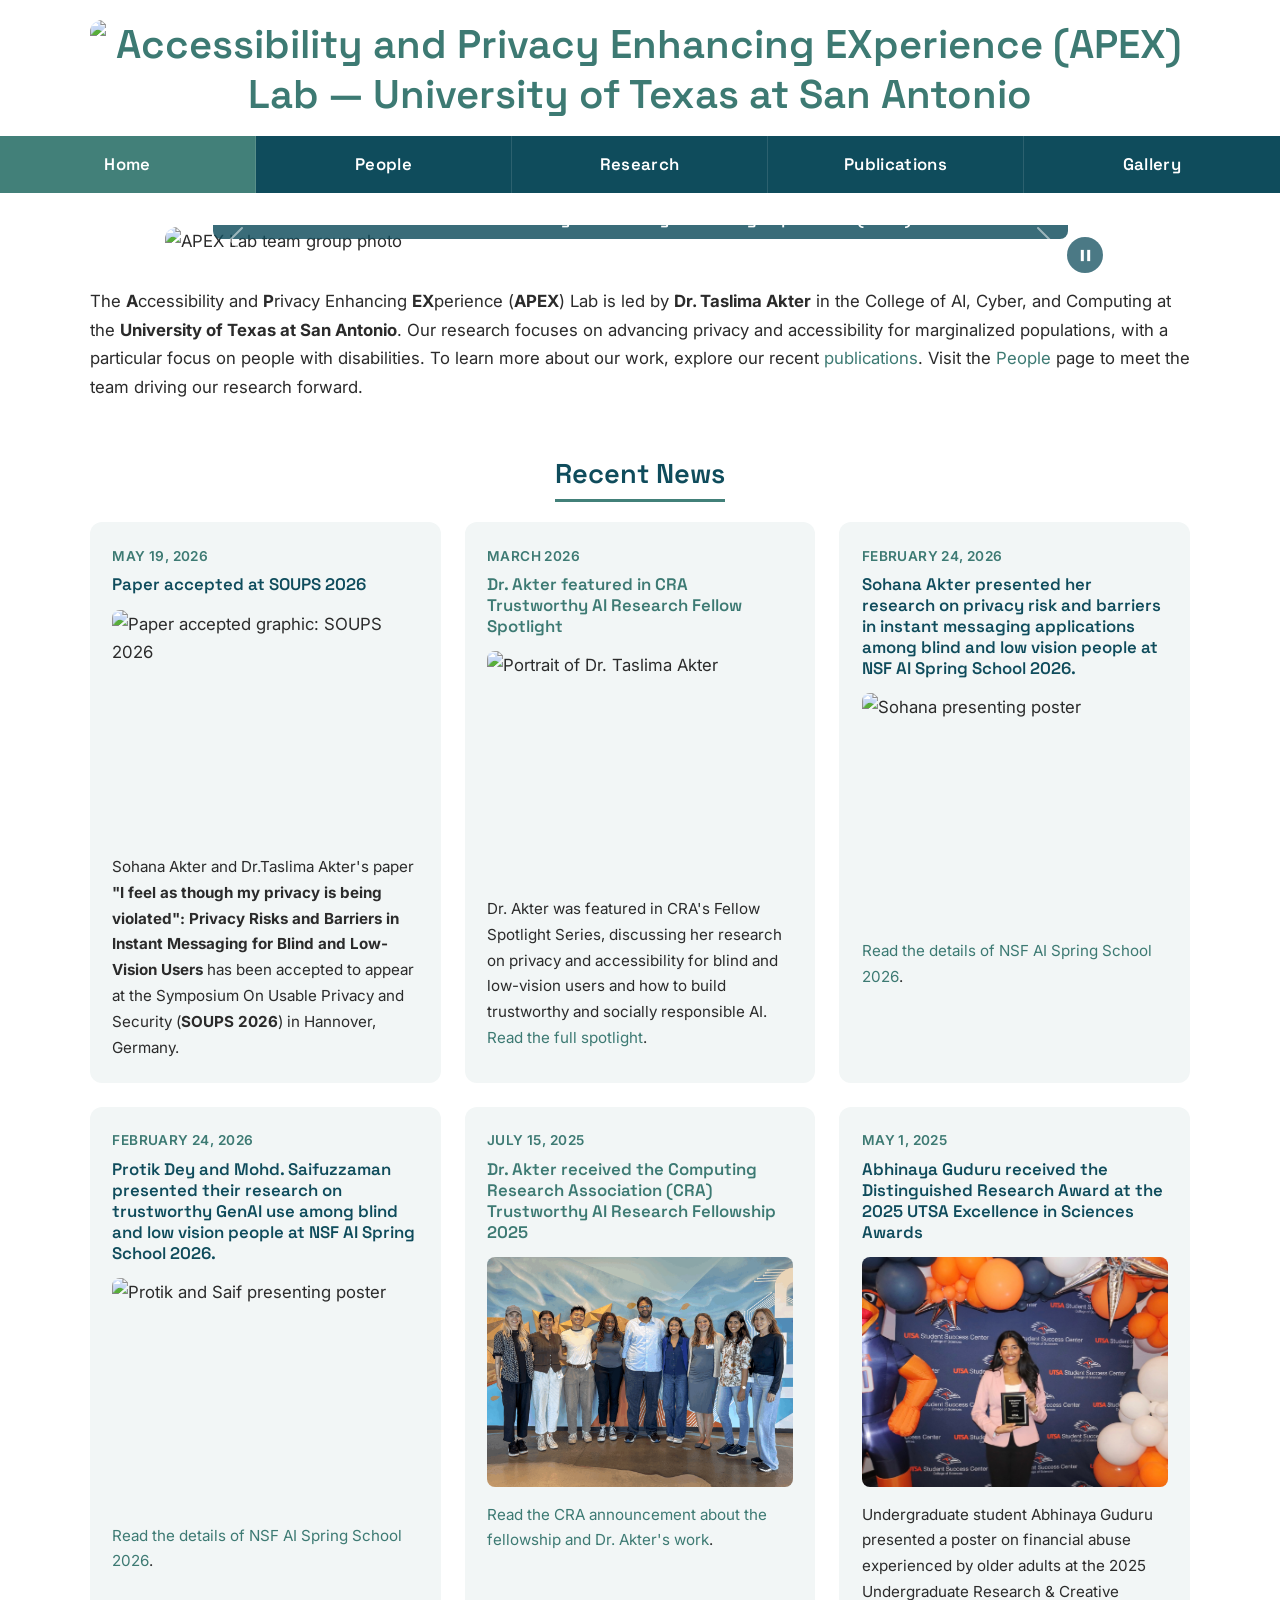
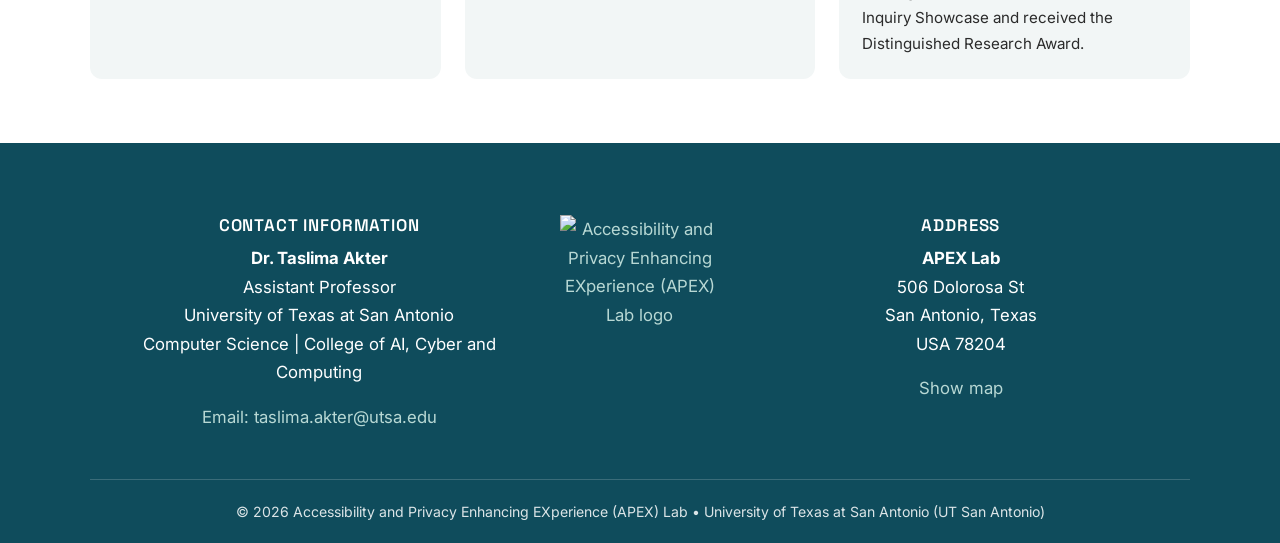
==== commit 4f7858c3: "added pause/play button in carousel for accessinility" ====
--- a/index.html
+++ b/index.html
@@ -25,223 +25,235 @@
   <link href="css/style.css" rel="stylesheet">
 </head>
 <body>
-  <a class="skip-link" href="#main">Skip to main content</a>
-
-  <!-- ================= HEADER ================= -->
-  <!-- ================= BANNER =================
-       To change the banner, replace images/cover-1.png (keep it wide,
-       roughly 3.5:1). The alt text below is what screen readers announce. -->
-  <header class="site-header">
-    <h1>
-      <a href="index.html">
-        <img class="banner" src="images/cover-1.png"
-             alt="Accessibility and Privacy Enhancing EXperience (APEX) Lab — University of Texas at San Antonio">
+<a class="skip-link" href="#main">Skip to main content</a>
+
+<!-- ================= HEADER ================= -->
+<!-- ================= BANNER =================
+     To change the banner, replace images/cover-1.png (keep it wide,
+     roughly 3.5:1). The alt text below is what screen readers announce. -->
+<header class="site-header">
+  <h1>
+    <a href="index.html">
+      <img class="banner" src="images/cover-1.png"
+           alt="Accessibility and Privacy Enhancing EXperience (APEX) Lab — University of Texas at San Antonio">
+    </a>
+  </h1>
+</header>
+
+<!-- ================= NAVBAR =================
+     To mark the current page, move class="active" to that link. -->
+<nav class="site-nav" aria-label="Main navigation">
+  <div class="nav-inner">
+    <ul>
+      <li><a class="active" href="index.html" aria-current="page">Home</a></li>
+      <li><a href="people.html">People</a></li>
+      <li><a href="research.html">Research</a></li>
+      <li><a href="publications.html">Publications</a></li>
+      <li><a href="gallery.html">Gallery</a></li>
+    </ul>
+  </div>
+</nav>
+
+<main id="main" class="page">
+
+  <!-- ================= PHOTO CAROUSEL =================
+       To add a slide: copy one <div class="carousel-item"> block.
+       Landscape photos (wider than tall) look best here. -->
+  <div id="heroCarousel" class="carousel slide hero-carousel" data-bs-ride="carousel" data-bs-interval="6000">
+    <div class="carousel-inner">
+
+      <div class="carousel-item active">
+        <img src="images/apex_lab_team.jpg" alt="APEX Lab team group photo">
+        <div class="carousel-caption">
+          <h2>Welcome to the Accessibility and Privacy Enhancing EXperience (APEX) Lab</h2>
+        </div>
+      </div>
+
+      <div class="carousel-item">
+        <img loading="lazy" src="images/sp1_campus.jpg" alt="UTSA main building">
+        <div class="carousel-caption">
+          <h2>UT San Antonio Campus</h2>
+        </div>
+      </div>
+
+      <div class="carousel-item">
+        <img loading="lazy" src="images/apexlab_member-1.jpeg" alt="APEX Lab graduate students">
+        <div class="carousel-caption">
+          <h2>Graduate Students</h2>
+        </div>
+      </div>
+
+      <div class="carousel-item">
+        <img loading="lazy" src="images/apexlab_member_2.jpg" alt="APEX Lab graduate students">
+        <div class="carousel-caption">
+          <h2>Graduate Students</h2>
+        </div>
+      </div>
+
+      <div class="carousel-item">
+        <img loading="lazy" src="images/apexlab_member_3.jpg" alt="APEX Lab graduate students" style="object-position: top;">
+        <div class="carousel-caption">
+          <h2>Graduate Students</h2>
+        </div>
+      </div>
+
+    </div>
+
+    <button class="carousel-control-prev" type="button" data-bs-target="#heroCarousel" data-bs-slide="prev">
+      <span class="carousel-control-prev-icon" aria-hidden="true"></span>
+      <span class="visually-hidden">Previous slide</span>
+    </button>
+    <button class="carousel-control-next" type="button" data-bs-target="#heroCarousel" data-bs-slide="next">
+      <span class="carousel-control-next-icon" aria-hidden="true"></span>
+      <span class="visually-hidden">Next slide</span>
+    </button>
+
+    <!-- Pause/play control (required: auto-advancing content must be
+         user-pausable — WCAG 2.2.2). Icons swap via main.js. -->
+    <button class="carousel-control-pause" type="button" id="carouselPauseToggle" aria-label="Pause carousel">
+      <svg class="icon-pause" viewBox="0 0 16 16" aria-hidden="true">
+        <rect x="3" y="2" width="3.2" height="12"></rect>
+        <rect x="9.8" y="2" width="3.2" height="12"></rect>
+      </svg>
+      <svg class="icon-play" viewBox="0 0 16 16" aria-hidden="true" style="display:none;">
+        <polygon points="4,2 14,8 4,14"></polygon>
+      </svg>
+    </button>
+  </div>
+
+  <!-- ================= INTRO ================= -->
+  <p>
+    The <b>A</b>ccessibility and <b>P</b>rivacy Enhancing <b>EX</b>perience (<b>APEX</b>) Lab is led by
+    <b>Dr. Taslima Akter</b> in the College of AI, Cyber, and Computing at the
+    <b>University of Texas at San Antonio</b>.
+    Our research focuses on advancing privacy and accessibility for marginalized populations, with a
+    particular focus on people with disabilities. To learn more about our work, explore our recent
+    <a href="publications.html">publications</a>. Visit the <a href="people.html">People</a> page to meet
+    the team driving our research forward.
+  </p>
+
+  <!-- ================= RECENT NEWS =================
+       To add a news item: copy one <div class="col-lg-4"> block below.
+       Newest items go first. If the image is a screenshot or figure with
+       text on it, add class="fit-contain" to the <img> so it isn't cropped. -->
+  <div class="text-center">
+    <h2 class="section-title">Recent News</h2>
+  </div>
+
+  <div class="row g-4 align-items-stretch">
+
+    <div class="col-lg-4 col-md-6">
+      <div class="news-card">
+        <span class="date">May 19, 2026</span>
+        <h3>Paper accepted at SOUPS 2026</h3>
+        <img loading="lazy" src="images/soups-2026-paper-accepted-placeholder.jpg"
+             alt="Paper accepted graphic: SOUPS 2026">
+        <p>Sohana Akter and Dr.Taslima Akter's  paper <b>"I feel as though my privacy is being violated": Privacy Risks and Barriers in
+          Instant Messaging for Blind and Low-Vision Users</b> has been accepted to appear at the
+          Symposium On Usable Privacy and Security (<b>SOUPS 2026</b>) in Hannover, Germany.</p>
+      </div>
+    </div>
+
+    <div class="col-lg-4 col-md-6">
+      <div class="news-card">
+        <span class="date">March 2026</span>
+        <h3><a href="https://cra.org/crn/2026/03/cra-trustworthy-ai-research-fellow-spotlight-taslima-akter/" target="_blank" rel="noopener">
+          Dr. Akter featured in CRA Trustworthy AI Research Fellow Spotlight<span class="visually-hidden"> (opens in new tab)</span></a></h3>
+        <img loading="lazy" src="images/Headshot-Taslima-Akter-wide.jpg"
+             alt="Portrait of Dr. Taslima Akter">
+        <p>Dr. Akter was featured in CRA's Fellow Spotlight Series, discussing her research
+          on privacy and accessibility for blind and low-vision users and how to build
+          trustworthy and socially responsible AI.
+          <a href="https://cra.org/crn/2026/03/cra-trustworthy-ai-research-fellow-spotlight-taslima-akter/" target="_blank" rel="noopener">Read the full spotlight<span class="visually-hidden"> (opens in new tab)</span></a>.</p>
+      </div>
+    </div>
+
+    <div class="col-lg-4 col-md-6">
+      <div class="news-card">
+        <span class="date">February 24, 2026</span>
+        <h3>Sohana Akter presented her research on privacy risk and barriers in instant messaging applications among blind and low vision people at NSF AI Spring School 2026.</h3>
+        <img loading="lazy" src="images/sohana_poster_matrix.jpeg" alt="Sohana presenting poster">
+        <p><a href="https://ai.utsa.edu/ai-spring-school-2026/" target="_blank" rel="noopener">Read the details of NSF AI Spring School 2026<span class="visually-hidden"> (opens in new tab)</span></a>.</p>
+      </div>
+    </div>
+
+    <div class="col-lg-4 col-md-6">
+      <div class="news-card">
+        <span class="date">February 24, 2026</span>
+        <h3>Protik Dey and Mohd. Saifuzzaman presented their research on trustworthy GenAI use among blind and low vision people at NSF AI Spring School 2026.</h3>
+        <img loading="lazy" src="images/protik_saif_poster_matrix.jpg" alt="Protik and Saif presenting poster">
+        <p><a href="https://ai.utsa.edu/ai-spring-school-2026/" target="_blank" rel="noopener">Read the details of NSF AI Spring School 2026<span class="visually-hidden"> (opens in new tab)</span></a>.</p>
+      </div>
+    </div>
+
+    <div class="col-lg-4 col-md-6">
+      <div class="news-card">
+        <span class="date">July 15, 2025</span>
+        <h3><a href="https://cra.org/cra-and-microsoft-announce-inaugural-cohort-of-cra-trustworthy-ai-research-fellows/" target="_blank" rel="noopener">
+          Dr. Akter received the Computing Research Association (CRA) Trustworthy AI Research Fellowship 2025<span class="visually-hidden"> (opens in new tab)</span></a></h3>
+        <img loading="lazy" src="images/CRA_group_pic.png" alt="CRA Trustworthy AI Research Fellows group photo">
+        <p><a href="https://cra.org/cra-and-microsoft-announce-inaugural-cohort-of-cra-trustworthy-ai-research-fellows/" target="_blank" rel="noopener">Read the CRA announcement about the fellowship and Dr. Akter's work<span class="visually-hidden"> (opens in new tab)</span></a>.</p>
+      </div>
+    </div>
+
+    <!--      <div class="col-lg-4 col-md-6">
+            <div class="news-card">
+              <span class="date">June 18, 2025</span>
+              <h3><a href="https://dl.acm.org/doi/10.1145/3663547.3746332" target="_blank" rel="noopener">
+                Paper on accessibility of collaborative technologies is accepted, presented, and published at ASSETS 2025<span class="visually-hidden"> (opens in new tab)</span></a></h3>
+              <img loading="lazy" class="fit-contain" src="images/beyond_accessibility.png" alt="Title slide of the Beyond Accessibility paper">
+              <p>We have evaluated the accessibility of 30 widely used collaborative technologies.
+                <a href="https://dl.acm.org/doi/10.1145/3663547.3746332" target="_blank" rel="noopener">Read the paper: Beyond Accessibility (ASSETS 2025)<span class="visually-hidden"> (opens in new tab)</span></a>.</p>
+            </div>
+          </div> -->
+
+    <div class="col-lg-4 col-md-6">
+      <div class="news-card">
+        <span class="date">May 1, 2025</span>
+        <h3>Abhinaya Guduru received the Distinguished Research Award at the 2025 UTSA Excellence in Sciences Awards</h3>
+        <img loading="lazy" src="images/abhinaya_award.jpg" alt="Abhinaya Guduru receiving the Distinguished Research Award">
+        <p>Undergraduate student Abhinaya Guduru presented a poster on financial abuse experienced by older
+          adults at the 2025 Undergraduate Research &amp; Creative Inquiry Showcase and received the
+          Distinguished Research Award.</p>
+      </div>
+    </div>
+
+  </div>
+</main>
+
+<!-- ================= FOOTER (same on every page) ================= -->
+<footer class="site-footer" role="contentinfo">
+  <div class="footer-inner row g-4">
+    <div class="col-md-5 text-center">
+      <h3>Contact Information</h3>
+      <p><strong>Dr. Taslima Akter</strong><br>
+        Assistant Professor<br>
+        University of Texas at San Antonio<br>
+        Computer Science | College of AI, Cyber and Computing</p>
+      <p><a href="mailto:taslima.akter@utsa.edu">Email: taslima.akter@utsa.edu</a></p>
+    </div>
+    <div class="col-md-2 text-center">
+      <a href="index.html" aria-label="APEX Lab home">
+        <img loading="lazy" class="footer-logo" src="images/apexlab-logo.png"
+             alt="Accessibility and Privacy Enhancing EXperience (APEX) Lab logo">
       </a>
-    </h1>
-  </header>
-
-  <!-- ================= NAVBAR =================
-       To mark the current page, move class="active" to that link. -->
-  <nav class="site-nav" aria-label="Main navigation">
-    <div class="nav-inner">
-      <ul>
-        <li><a class="active" href="index.html" aria-current="page">Home</a></li>
-        <li><a href="people.html">People</a></li>
-        <li><a href="research.html">Research</a></li>
-        <li><a href="publications.html">Publications</a></li>
-        <li><a href="gallery.html">Gallery</a></li>
-      </ul>
-    </div>
-  </nav>
-
-  <main id="main" class="page">
-
-    <!-- ================= PHOTO CAROUSEL =================
-         To add a slide: copy one <div class="carousel-item"> block.
-         Landscape photos (wider than tall) look best here. -->
-    <div id="heroCarousel" class="carousel slide hero-carousel" data-bs-ride="carousel" data-bs-interval="6000">
-      <div class="carousel-inner">
-
-        <div class="carousel-item active">
-          <img src="images/apex_lab_team.jpg" alt="APEX Lab team group photo">
-          <div class="carousel-caption">
-            <h2>Welcome to the Accessibility and Privacy Enhancing EXperience (APEX) Lab</h2>
-          </div>
-        </div>
-
-        <div class="carousel-item">
-          <img loading="lazy" src="images/sp1_campus.jpg" alt="UTSA main building">
-          <div class="carousel-caption">
-            <h2>UT San Antonio Campus</h2>
-          </div>
-        </div>
-
-        <div class="carousel-item">
-          <img loading="lazy" src="images/apexlab_member-1.jpeg" alt="APEX Lab graduate students">
-          <div class="carousel-caption">
-            <h2>Graduate Students</h2>
-          </div>
-        </div>
-
-        <div class="carousel-item">
-          <img loading="lazy" src="images/apexlab_member_2.jpg" alt="APEX Lab graduate students">
-          <div class="carousel-caption">
-            <h2>Graduate Students</h2>
-          </div>
-        </div>
-
-        <div class="carousel-item">
-          <img loading="lazy" src="images/apexlab_member_3.jpg" alt="APEX Lab graduate students" style="object-position: top;">
-          <div class="carousel-caption">
-            <h2>Graduate Students</h2>
-          </div>
-        </div>
-
-      </div>
-
-      <button class="carousel-control-prev" type="button" data-bs-target="#heroCarousel" data-bs-slide="prev">
-        <span class="carousel-control-prev-icon" aria-hidden="true"></span>
-        <span class="visually-hidden">Previous slide</span>
-      </button>
-      <button class="carousel-control-next" type="button" data-bs-target="#heroCarousel" data-bs-slide="next">
-        <span class="carousel-control-next-icon" aria-hidden="true"></span>
-        <span class="visually-hidden">Next slide</span>
-      </button>
-    </div>
-
-    <!-- ================= INTRO ================= -->
-    <p>
-      The <b>A</b>ccessibility and <b>P</b>rivacy Enhancing <b>EX</b>perience (<b>APEX</b>) Lab is led by
-      <b>Dr. Taslima Akter</b> in the College of AI, Cyber, and Computing at the
-      <b>University of Texas at San Antonio</b>.
-      Our research focuses on advancing privacy and accessibility for marginalized populations, with a
-      particular focus on people with disabilities. To learn more about our work, explore our recent
-      <a href="publications.html">publications</a>. Visit the <a href="people.html">People</a> page to meet
-      the team driving our research forward.
-    </p>
-
-    <!-- ================= RECENT NEWS =================
-         To add a news item: copy one <div class="col-lg-4"> block below.
-         Newest items go first. If the image is a screenshot or figure with
-         text on it, add class="fit-contain" to the <img> so it isn't cropped. -->
-    <div class="text-center">
-      <h2 class="section-title">Recent News</h2>
-    </div>
-
-    <div class="row g-4 align-items-stretch">
-
-      <div class="col-lg-4 col-md-6">
-        <div class="news-card">
-          <span class="date">May 19, 2026</span>
-          <h3>Paper accepted at SOUPS 2026</h3>
-          <img loading="lazy" src="images/soups-2026-paper-accepted-placeholder.jpg"
-               alt="Paper accepted graphic: SOUPS 2026">
-          <p>Sohana Akter and Dr.Taslima Akter's  paper <b>"I feel as though my privacy is being violated": Privacy Risks and Barriers in
-            Instant Messaging for Blind and Low-Vision Users</b> has been accepted to appear at the
-            Symposium On Usable Privacy and Security (<b>SOUPS 2026</b>) in Hannover, Germany.</p>
-        </div>
-      </div>
-
-      <div class="col-lg-4 col-md-6">
-        <div class="news-card">
-          <span class="date">March 2026</span>
-          <h3><a href="https://cra.org/crn/2026/03/cra-trustworthy-ai-research-fellow-spotlight-taslima-akter/" target="_blank" rel="noopener">
-            Dr. Akter featured in CRA Trustworthy AI Research Fellow Spotlight<span class="visually-hidden"> (opens in new tab)</span></a></h3>
-          <img loading="lazy" src="images/Headshot-Taslima-Akter-wide.jpg"
-               alt="Portrait of Dr. Taslima Akter">
-          <p>Dr. Akter was featured in CRA's Fellow Spotlight Series, discussing her research
-            on privacy and accessibility for blind and low-vision users and how to build
-            trustworthy and socially responsible AI.
-            <a href="https://cra.org/crn/2026/03/cra-trustworthy-ai-research-fellow-spotlight-taslima-akter/" target="_blank" rel="noopener">Read the full spotlight<span class="visually-hidden"> (opens in new tab)</span></a>.</p>
-        </div>
-      </div>
-
-      <div class="col-lg-4 col-md-6">
-        <div class="news-card">
-          <span class="date">February 24, 2026</span>
-          <h3>Sohana Akter presented her research on privacy risk and barriers in instant messaging applications among blind and low vision people at NSF AI Spring School 2026.</h3>
-          <img loading="lazy" src="images/sohana_poster_matrix.jpeg" alt="Sohana presenting poster">
-          <p><a href="https://ai.utsa.edu/ai-spring-school-2026/" target="_blank" rel="noopener">Read the details of NSF AI Spring School 2026<span class="visually-hidden"> (opens in new tab)</span></a>.</p>
-        </div>
-      </div>
-
-      <div class="col-lg-4 col-md-6">
-        <div class="news-card">
-          <span class="date">February 24, 2026</span>
-          <h3>Protik Dey and Mohd. Saifuzzaman presented their research on trustworthy GenAI use among blind and low vision people at NSF AI Spring School 2026.</h3>
-          <img loading="lazy" src="images/protik_saif_poster_matrix.jpg" alt="Protik and Saif presenting poster">
-          <p><a href="https://ai.utsa.edu/ai-spring-school-2026/" target="_blank" rel="noopener">Read the details of NSF AI Spring School 2026<span class="visually-hidden"> (opens in new tab)</span></a>.</p>
-        </div>
-      </div>
-
-      <div class="col-lg-4 col-md-6">
-        <div class="news-card">
-          <span class="date">July 15, 2025</span>
-          <h3><a href="https://cra.org/cra-and-microsoft-announce-inaugural-cohort-of-cra-trustworthy-ai-research-fellows/" target="_blank" rel="noopener">
-            Dr. Akter received the Computing Research Association (CRA) Trustworthy AI Research Fellowship 2025<span class="visually-hidden"> (opens in new tab)</span></a></h3>
-          <img loading="lazy" src="images/CRA_group_pic.png" alt="CRA Trustworthy AI Research Fellows group photo">
-          <p><a href="https://cra.org/cra-and-microsoft-announce-inaugural-cohort-of-cra-trustworthy-ai-research-fellows/" target="_blank" rel="noopener">Read the CRA announcement about the fellowship and Dr. Akter's work<span class="visually-hidden"> (opens in new tab)</span></a>.</p>
-        </div>
-      </div>
-
-<!--      <div class="col-lg-4 col-md-6">
-        <div class="news-card">
-          <span class="date">June 18, 2025</span>
-          <h3><a href="https://dl.acm.org/doi/10.1145/3663547.3746332" target="_blank" rel="noopener">
-            Paper on accessibility of collaborative technologies is accepted, presented, and published at ASSETS 2025<span class="visually-hidden"> (opens in new tab)</span></a></h3>
-          <img loading="lazy" class="fit-contain" src="images/beyond_accessibility.png" alt="Title slide of the Beyond Accessibility paper">
-          <p>We have evaluated the accessibility of 30 widely used collaborative technologies.
-            <a href="https://dl.acm.org/doi/10.1145/3663547.3746332" target="_blank" rel="noopener">Read the paper: Beyond Accessibility (ASSETS 2025)<span class="visually-hidden"> (opens in new tab)</span></a>.</p>
-        </div>
-      </div> -->
-
-      <div class="col-lg-4 col-md-6">
-        <div class="news-card">
-          <span class="date">May 1, 2025</span>
-          <h3>Abhinaya Guduru received the Distinguished Research Award at the 2025 UTSA Excellence in Sciences Awards</h3>
-          <img loading="lazy" src="images/abhinaya_award.jpg" alt="Abhinaya Guduru receiving the Distinguished Research Award">
-          <p>Undergraduate student Abhinaya Guduru presented a poster on financial abuse experienced by older
-            adults at the 2025 Undergraduate Research &amp; Creative Inquiry Showcase and received the
-            Distinguished Research Award.</p>
-        </div>
-      </div>
-
-    </div>
-  </main>
-
-  <!-- ================= FOOTER (same on every page) ================= -->
-  <footer class="site-footer" role="contentinfo">
-    <div class="footer-inner row g-4">
-      <div class="col-md-5 text-center">
-        <h3>Contact Information</h3>
-        <p><strong>Dr. Taslima Akter</strong><br>
-          Assistant Professor<br>
-          University of Texas at San Antonio<br>
-          Computer Science | College of AI, Cyber and Computing</p>
-        <p><a href="mailto:taslima.akter@utsa.edu">Email: taslima.akter@utsa.edu</a></p>
-      </div>
-      <div class="col-md-2 text-center">
-        <a href="index.html" aria-label="APEX Lab home">
-          <img loading="lazy" class="footer-logo" src="images/apexlab-logo.png"
-               alt="Accessibility and Privacy Enhancing EXperience (APEX) Lab logo">
-        </a>
-      </div>
-      <div class="col-md-5 text-center">
-        <h3>Address</h3>
-        <p><strong>APEX Lab</strong><br>
-          506 Dolorosa St<br>
-          San Antonio, Texas<br>
-          USA 78204</p>
-        <p><a href="https://maps.app.goo.gl/StTmXfGu2sQjGXqVA">Show map</a></p>
-      </div>
-    </div>
-    <div class="footer-bottom">
-      © <span id="year"></span> Accessibility and Privacy Enhancing EXperience (APEX) Lab •
-      University of Texas at San Antonio (UT San Antonio)
-    </div>
-  </footer>
-
-  <script src="https://cdn.jsdelivr.net/npm/bootstrap@5.3.3/dist/js/bootstrap.bundle.min.js"></script>
-  <script src="js/main.js"></script>
+    </div>
+    <div class="col-md-5 text-center">
+      <h3>Address</h3>
+      <p><strong>APEX Lab</strong><br>
+        506 Dolorosa St<br>
+        San Antonio, Texas<br>
+        USA 78204</p>
+      <p><a href="https://maps.app.goo.gl/StTmXfGu2sQjGXqVA">Show map</a></p>
+    </div>
+  </div>
+  <div class="footer-bottom">
+    © <span id="year"></span> Accessibility and Privacy Enhancing EXperience (APEX) Lab •
+    University of Texas at San Antonio (UT San Antonio)
+  </div>
+</footer>
+
+<script src="https://cdn.jsdelivr.net/npm/bootstrap@5.3.3/dist/js/bootstrap.bundle.min.js"></script>
+<script src="js/main.js"></script>
 </body>
-</html>
+</html>
--- a/css/style.css
+++ b/css/style.css
@@ -0,0 +1,396 @@
+/* ============================================================
+   APEX Lab — custom styles
+   Everything you normally want to tweak lives in :root below.
+   Layout/grid comes from Bootstrap 5 (loaded via CDN in HTML).
+   ============================================================ */
+
+:root {
+  /* ---- Colors (change these to re-theme the whole site) ---- */
+  --brand-primary:  #0F4C5C;   /* navbar, footer, headings */
+  --brand-accent:   #3D7A73;   /* links, hover highlights */
+  --brand-accent-2: #428079;   /* active nav item, highlights (AA-checked: white text on this passes 4.5:1) */
+  --brand-bg:       #F2F6F6;   /* soft card / section background */
+  --brand-text:     #2B2B2B;   /* body text */
+  --footer-link:    #B8D8D4;   /* links on the dark footer */
+
+  /* ---- Sizes ---- */
+  --page-max-width: 1500px;    /* content width cap (keeps lines readable) */
+  --page-padding:   90px;      /* space at the left/right screen edges */
+  --space:          1rem;      /* master vertical spacing unit — lower = more compact */
+  --carousel-height: 540px;    /* homepage banner height */
+  --thumb-height:   300px;     /* gallery thumbnail height */
+  --headshot-size:  220px;     /* people page photo size */
+
+  /* ---- Fonts ---- */
+  --font-body:    'Inter', system-ui, -apple-system, 'Segoe UI', Arial, sans-serif;
+  --font-display: 'Space Grotesk', var(--font-body);
+}
+
+/* ============ Base ============ */
+
+body {
+  font-family: var(--font-body);
+  font-size: 1.05rem;          /* ~17px, comfortable reading size */
+  line-height: 1.7;
+  color: var(--brand-text);
+  background: #ffffff;
+}
+
+.page {                         /* main content wrapper on every page */
+  max-width: var(--page-max-width);
+  margin: 0 auto;
+  padding: 0 var(--page-padding);
+}
+
+h1, h2, h3, h4, h5 {
+  font-family: var(--font-display);
+  color: var(--brand-primary);
+  font-weight: 600;
+  line-height: 1.25;
+}
+
+h2.section-title {
+  font-size: 1.7rem;
+  margin: calc(var(--space) * 2.5) 0 calc(var(--space) * 1.25);
+  padding-bottom: .5rem;
+  border-bottom: 3px solid var(--brand-accent-2);
+  display: inline-block;
+}
+
+a { color: var(--brand-accent); text-decoration: none; }
+a:hover, a:focus { color: var(--brand-primary); text-decoration: underline; }
+
+/* Visible keyboard focus — important for accessibility */
+a:focus-visible, button:focus-visible {
+  outline: 3px solid var(--brand-accent-2);
+  outline-offset: 2px;
+  border-radius: 2px;
+}
+
+/* Skip link: hidden until focused with the keyboard */
+.skip-link {
+  position: absolute; left: -9999px;
+  background: var(--brand-primary); color: #fff;
+  padding: .6rem 1rem; z-index: 2000; border-radius: 0 0 6px 0;
+}
+.skip-link:focus { left: 0; top: 0; color: #fff; }
+
+img { max-width: 100%; height: auto; }
+
+hr { border-top: 1px solid #e4e9e9; opacity: 1; margin: calc(var(--space) * 2) 0; }
+
+/* ============ Site header (banner image) ============ */
+
+.site-header {
+  text-align: center;
+  padding: calc(var(--space) * 1.25) var(--page-padding) var(--space);
+}
+.site-header h1 { margin: 0; }
+.site-header .banner {
+  width: 100%;
+  max-width: var(--page-max-width);
+  height: auto;
+  border-radius: 12px;
+  display: inline-block;
+}
+
+/* ============ Navbar (same structure as before: equal cells) ============ */
+
+.site-nav {
+  background: var(--brand-primary);
+  position: sticky;
+  top: 0;
+  z-index: 1030;
+}
+.site-nav .nav-inner {
+  max-width: var(--page-max-width);
+  margin: 0 auto;
+}
+.site-nav ul {
+  display: flex;
+  list-style: none;
+  margin: 0; padding: 0;
+}
+.site-nav li { flex: 1; }        /* every link gets an equal share */
+.site-nav a {
+  display: block;
+  text-align: center;
+  padding: .9rem .5rem;
+  color: #ffffff;
+  font-weight: 600;
+  font-family: var(--font-display);
+  letter-spacing: .02em;
+  border-right: 1px solid rgba(255,255,255,.12);
+  transition: background .15s ease;
+}
+.site-nav li:last-child a { border-right: none; }
+.site-nav a:hover, .site-nav a:focus {
+  background: var(--brand-accent);
+  color: #fff;
+  text-decoration: none;
+}
+.site-nav a.active {
+  background: var(--brand-accent-2);
+  color: #fff;
+}
+
+/* Mobile: keep links side by side, just smaller.
+   Future-proofing: if a 6th nav item is ever added, the bar scrolls
+   sideways on narrow phones instead of crushing the labels. */
+@media (max-width: 768px) {
+  .site-nav ul {
+    overflow-x: auto;                   /* enables sideways scroll on overflow */
+    -webkit-overflow-scrolling: touch;  /* smooth scrolling on iOS */
+    scrollbar-width: thin;
+  }
+  .site-nav li {
+    flex: 1 0 auto;      /* share space equally, but never shrink below... */
+    min-width: 74px;     /* ...this — 5 items fit a phone; 6+ scroll */
+  }
+  .site-nav a {
+    font-size: .78rem;   /* smaller text so all five fit */
+    padding: .8rem .5rem;
+    letter-spacing: 0;
+    white-space: nowrap; /* labels never wrap to two lines */
+  }
+}
+
+/* ============ Homepage: carousel ============ */
+
+.hero-carousel {
+  max-width: 950px;
+  margin: calc(var(--space) * 2) auto;
+}
+.hero-carousel .carousel-item img {
+  width: 100%;
+  height: var(--carousel-height);
+  object-fit: cover;
+  object-position: center;
+  border-radius: 12px;
+}
+.hero-carousel .carousel-caption {
+  background: rgba(15, 76, 92, .82);   /* teal, slightly transparent */
+  border-radius: 8px;
+  padding: .6rem 1.2rem;
+  left: 5%; right: 5%; bottom: 1rem;
+}
+.hero-carousel .carousel-caption h2 {
+  color: #fff;
+  font-size: 1.05rem;
+  margin: 0;
+}
+@media (max-width: 768px) {
+  .hero-carousel .carousel-item img { height: 280px; }
+  .hero-carousel .carousel-caption h2 { font-size: .9rem; }
+}
+
+/* Carousel pause/play control */
+.carousel-control-pause {
+  position: absolute;
+  top: 12px;
+  right: 12px;
+  z-index: 5;
+  width: 36px;
+  height: 36px;
+  border: none;
+  border-radius: 50%;
+  background: rgba(15, 76, 92, .75);
+  color: #fff;
+  display: flex;
+  align-items: center;
+  justify-content: center;
+  cursor: pointer;
+  transition: background .15s ease;
+}
+.carousel-control-pause:hover,
+.carousel-control-pause:focus {
+  background: var(--brand-accent);
+}
+.carousel-control-pause svg {
+  width: 15px;
+  height: 15px;
+  fill: currentColor;
+}
+
+/* ============ Homepage: news cards ============ */
+
+.news-card {
+  background: var(--brand-bg);
+  border-radius: 12px;
+  padding: 1.4rem;
+  height: 100%;
+  display: flex;
+  flex-direction: column;
+  transition: transform .15s ease, box-shadow .15s ease;
+}
+.news-card:hover {
+  transform: translateY(-4px);
+  box-shadow: 0 10px 24px rgba(15, 76, 92, .12);
+}
+.news-card .date {
+  font-size: .85rem;
+  color: var(--brand-accent);
+  font-weight: 600;
+  letter-spacing: .03em;
+  text-transform: uppercase;
+}
+.news-card h3 { font-size: 1.05rem; margin: .4rem 0 .9rem; }
+.news-card img {
+  width: 100%;
+  height: 230px;
+  object-fit: cover;
+  border-radius: 8px;
+  margin-bottom: .9rem;
+}
+.news-card img.fit-contain {      /* for screenshots / figures with text */
+  object-fit: contain;
+  background: #ffffff;
+}
+.news-card p { margin-bottom: 0; font-size: .95rem; }
+
+/* ============ People page ============ */
+
+.person {
+  display: flex;
+  gap: calc(var(--space) * 2);
+  align-items: flex-start;
+  margin-bottom: calc(var(--space) * 2.5);
+}
+/* Photos wrapped in a link must not be squeezed by the text column */
+.person > a { flex-shrink: 0; line-height: 0; }
+.person img {
+  width: var(--headshot-size);
+  height: var(--headshot-size);
+  object-fit: cover;
+  object-position: top;
+  border-radius: 12px;
+  flex-shrink: 0;
+}
+.person h3 { margin-top: 0; font-size: 1.25rem; }
+.person p { margin-bottom: .4rem; }
+@media (max-width: 640px) {
+  .person { flex-direction: column; }
+  .person > a { width: 100%; }
+  .person img { width: 100%; height: 320px; }
+}
+
+/* ============ Research page ============ */
+
+.side-nav {
+  position: sticky;
+  top: 70px;                        /* sits below the sticky navbar */
+  background: var(--brand-bg);
+  border-radius: 12px;
+  padding: 1rem;
+  font-size: .95rem;
+}
+.side-nav ul { list-style: none; margin: 0; padding: 0; }
+.side-nav a {
+  display: block;
+  padding: .45rem .6rem;
+  border-radius: 6px;
+  color: var(--brand-primary);
+  font-weight: 600;
+}
+.side-nav a.sub {
+  padding-left: 1.4rem;
+  font-weight: 400;
+  font-size: .9rem;
+}
+.side-nav a:hover, .side-nav a:focus {
+  background: var(--brand-accent-2);
+  color: #fff;
+  text-decoration: none;
+}
+/* Highlight for the section currently in view (same look as hover) */
+.side-nav a.active {
+  background: var(--brand-accent-2);
+  color: #fff;
+}
+
+.research-block { margin-bottom: calc(var(--space) * 2.5); }
+.research-block img {
+  width: 100%;
+  max-height: 380px;
+  object-fit: contain;              /* research figures: never crop */
+  background: var(--brand-bg);
+  border-radius: 12px;
+  margin: 1rem 0;
+}
+/* offset anchor targets so the sticky navbar doesn't cover headings */
+.research-block, section[id] { scroll-margin-top: 80px; }
+
+/* ============ Publications page ============ */
+
+.pub-list { padding-left: 1.4rem; }
+.pub-list li {
+  margin-bottom: calc(var(--space) * 1.4);
+  padding-left: .4rem;
+}
+.pub-list li::marker { color: var(--brand-accent); font-weight: 700; }
+
+/* ============ Gallery page ============ */
+
+.gallery-grid {
+  display: grid;
+  grid-template-columns: repeat(3, 1fr);
+  gap: calc(var(--space) * 1.5);
+}
+@media (max-width: 900px) { .gallery-grid { grid-template-columns: repeat(2, 1fr); } }
+@media (max-width: 600px) { .gallery-grid { grid-template-columns: 1fr; } }
+
+.gallery-grid figure { margin: 0; }
+.gallery-grid img {
+  width: 100%;
+  height: var(--thumb-height);
+  object-fit: cover;
+  object-position: top;
+  border-radius: 12px;
+  transition: transform .15s ease, box-shadow .15s ease;
+}
+.gallery-grid a:hover img, .gallery-grid a:focus img {
+  transform: scale(1.02);
+  box-shadow: 0 10px 24px rgba(15, 76, 92, .18);
+}
+.gallery-grid figcaption {
+  font-size: .92rem;
+  margin-top: .6rem;
+  color: #555;
+}
+
+/* ============ Footer ============ */
+
+.site-footer {
+  background: var(--brand-primary);
+  color: #ffffff;
+  margin-top: calc(var(--space) * 4);
+  padding: calc(var(--space) * 3) var(--page-padding) 0;
+}
+.site-footer .footer-inner {
+  max-width: var(--page-max-width);
+  margin: 0 auto;
+}
+.site-footer h3 {
+  color: #ffffff;
+  font-size: 1.05rem;
+  letter-spacing: .05em;
+  text-transform: uppercase;
+}
+.site-footer a { color: var(--footer-link); }
+.site-footer a:hover, .site-footer a:focus { color: #ffffff; }
+.site-footer .footer-logo { width: 170px; height: auto; }
+.footer-bottom {
+  text-align: center;
+  font-size: .88rem;
+  border-top: 1px solid rgba(255,255,255,.18);
+  margin-top: 2rem;
+  padding: 1.2rem 0;
+  color: rgba(255,255,255,.85);
+}
+
+/* ============ Motion preferences (accessibility) ============ */
+
+@media (prefers-reduced-motion: reduce) {
+  * { transition: none !important; animation: none !important; }
+  .carousel-item { transition: none !important; }
+}
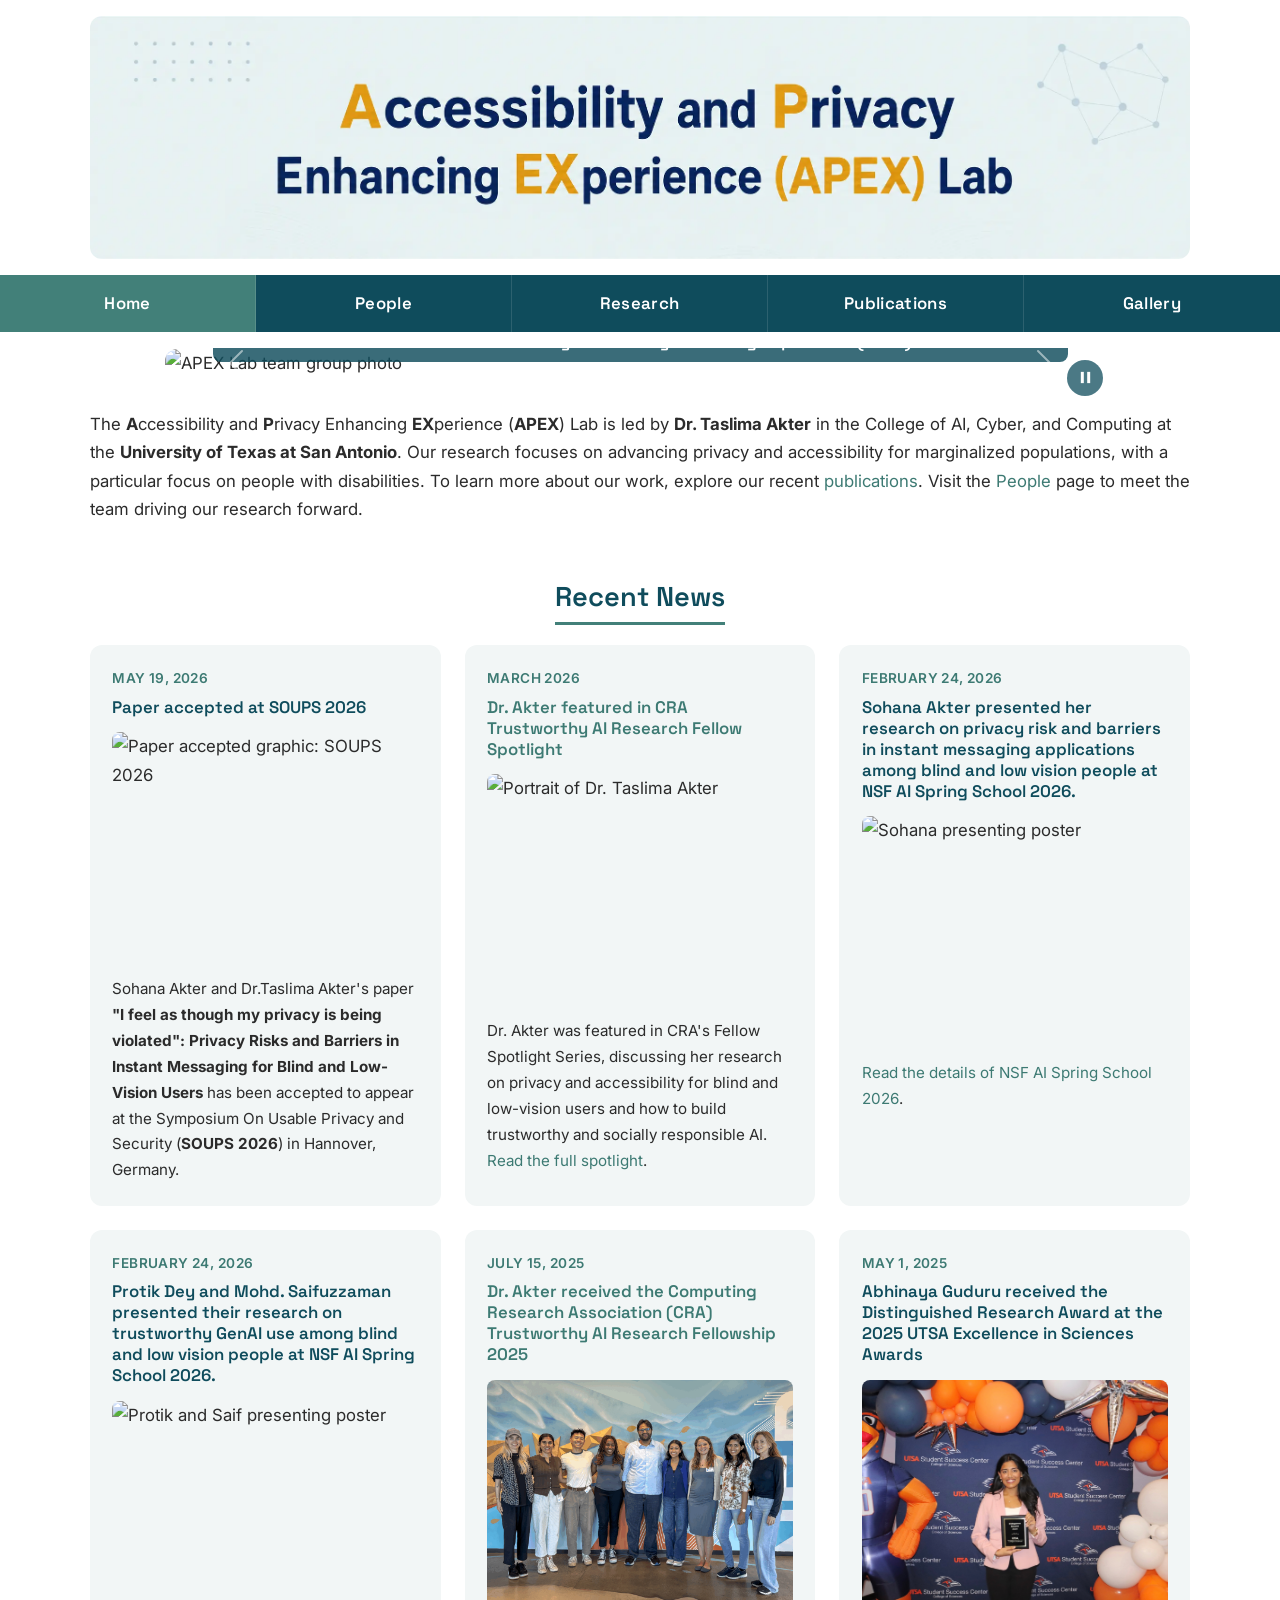
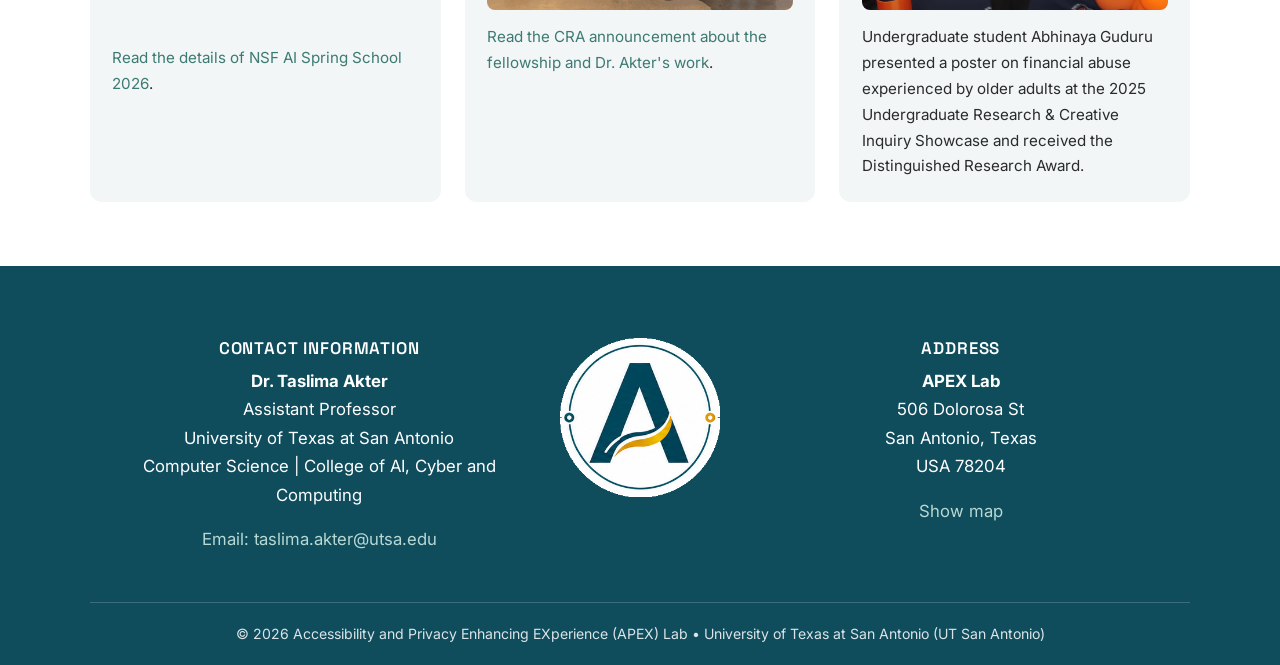
==== commit 05ea1fb9: "banner changed" ====
--- a/index.html
+++ b/index.html
@@ -34,7 +34,7 @@
 <header class="site-header">
   <h1>
     <a href="index.html">
-      <img class="banner" src="images/cover-1.png"
+      <img class="banner" src="images/cover-3.webp"
            alt="Accessibility and Privacy Enhancing EXperience (APEX) Lab — University of Texas at San Antonio">
     </a>
   </h1>
@@ -234,7 +234,7 @@
     </div>
     <div class="col-md-2 text-center">
       <a href="index.html" aria-label="APEX Lab home">
-        <img loading="lazy" class="footer-logo" src="images/apexlab-logo.png"
+        <img loading="lazy" class="footer-logo" src="images/apexlab-logo-2.png"
              alt="Accessibility and Privacy Enhancing EXperience (APEX) Lab logo">
       </a>
     </div>
--- a/css/style.css
+++ b/css/style.css
@@ -83,7 +83,7 @@
 
 .site-header {
   text-align: center;
-  padding: calc(var(--space) * 1.25) var(--page-padding) var(--space);
+  padding: var(--space) var(--page-padding);
 }
 .site-header h1 { margin: 0; }
 .site-header .banner {
@@ -159,7 +159,7 @@
 
 .hero-carousel {
   max-width: 950px;
-  margin: calc(var(--space) * 2) auto;
+  margin: var(--space) auto calc(var(--space) * 2);
 }
 .hero-carousel .carousel-item img {
   width: 100%;
